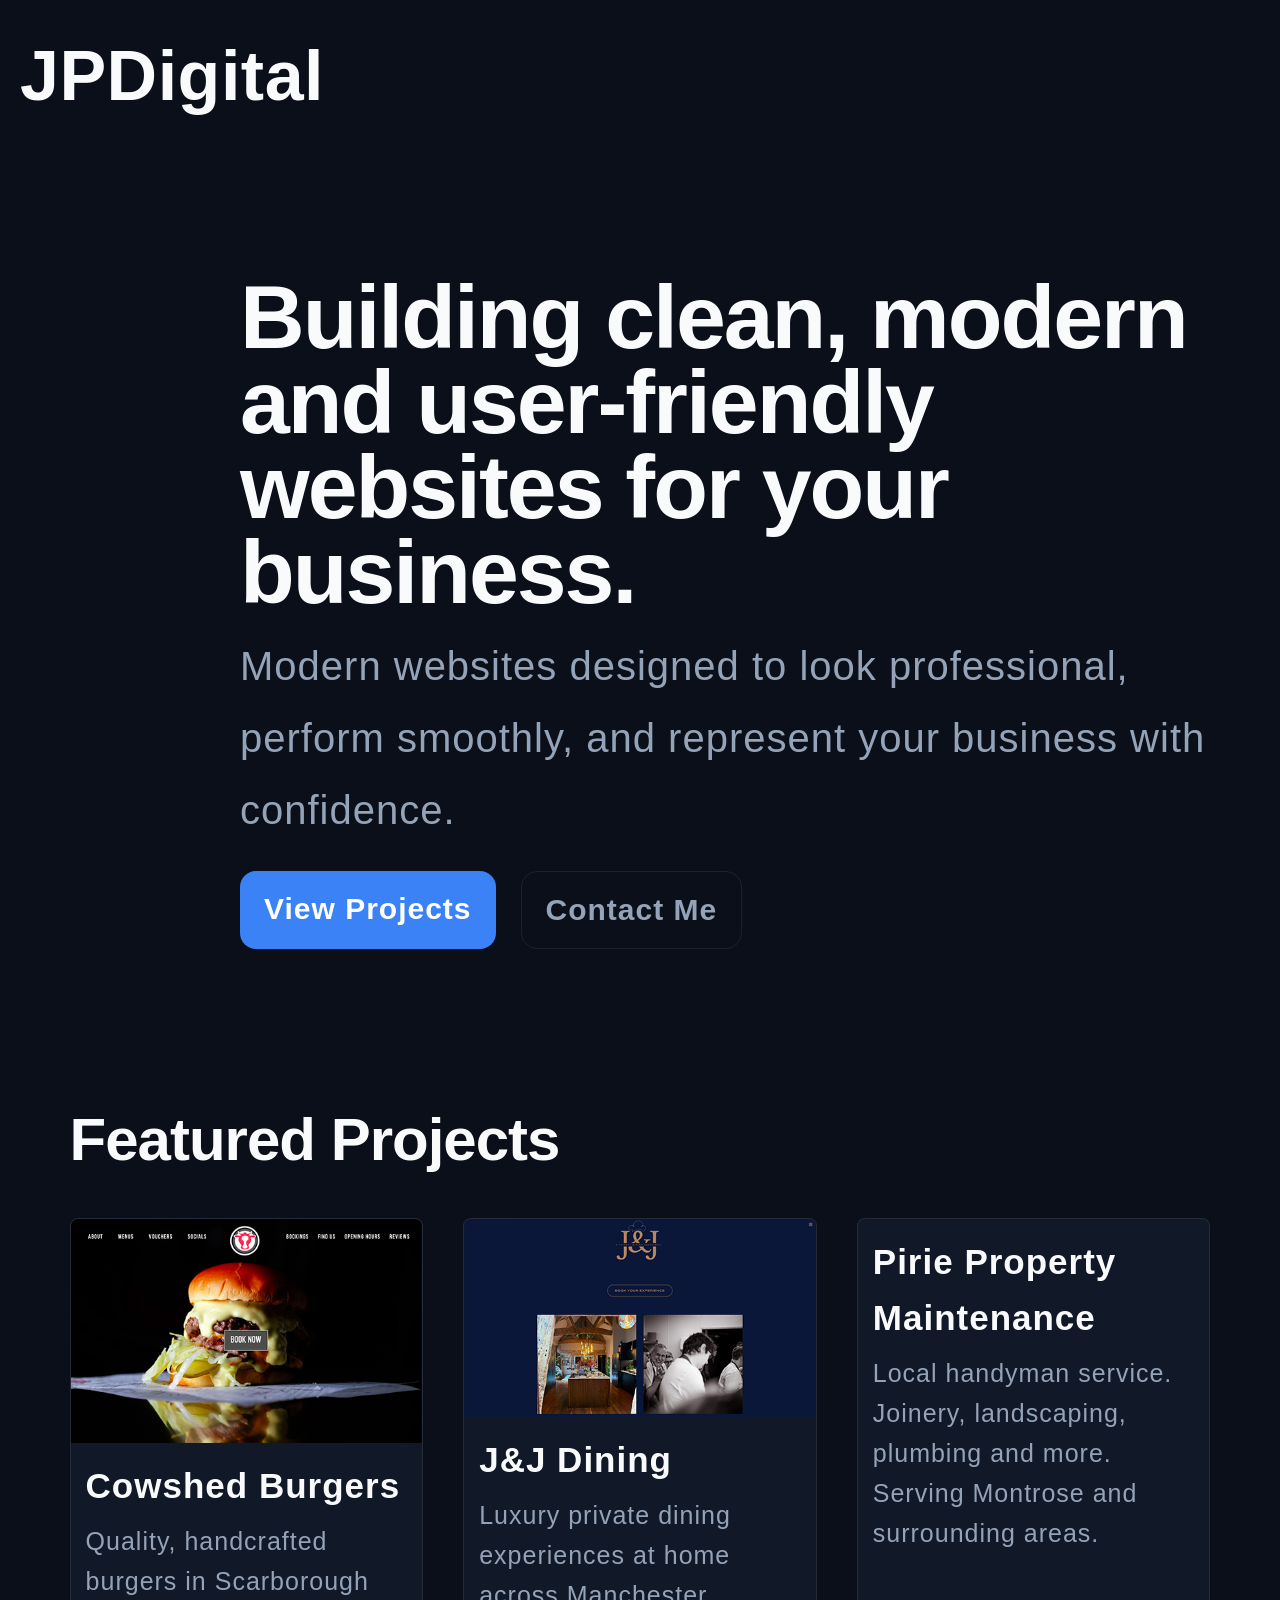
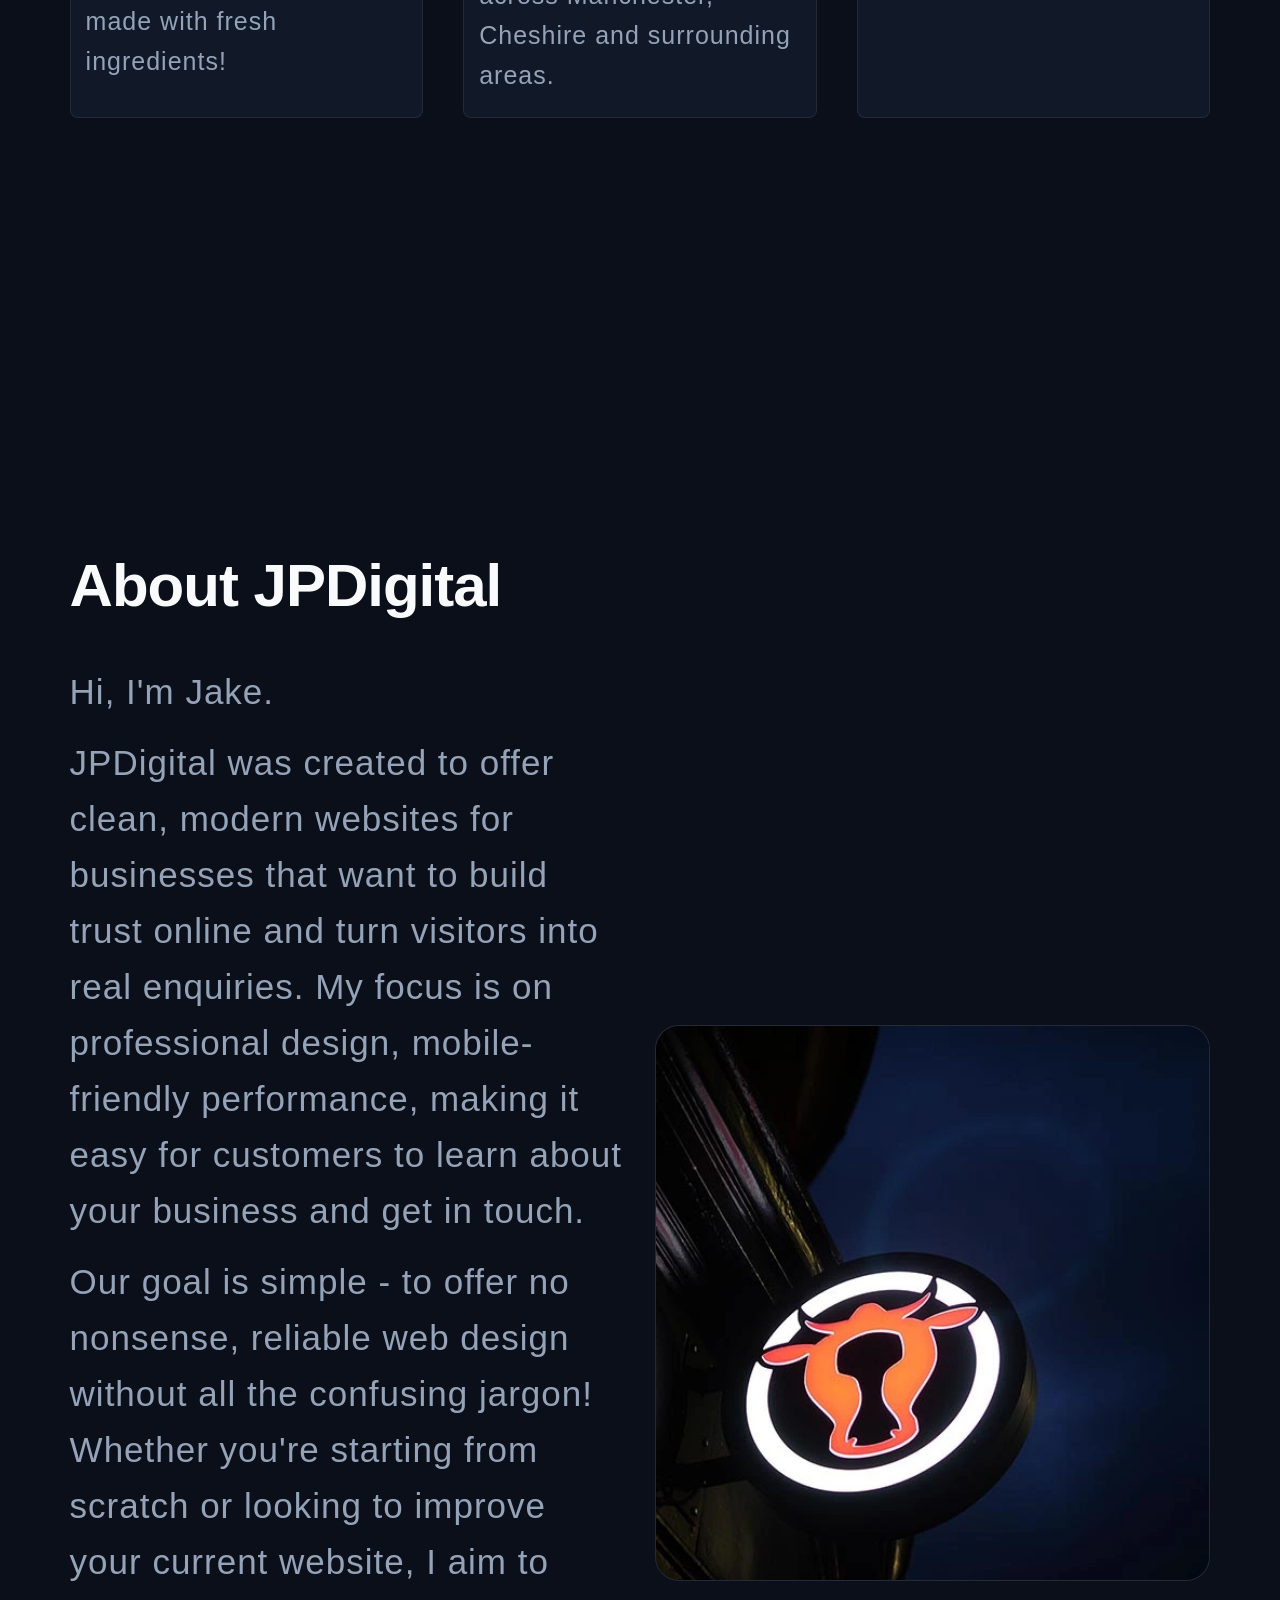
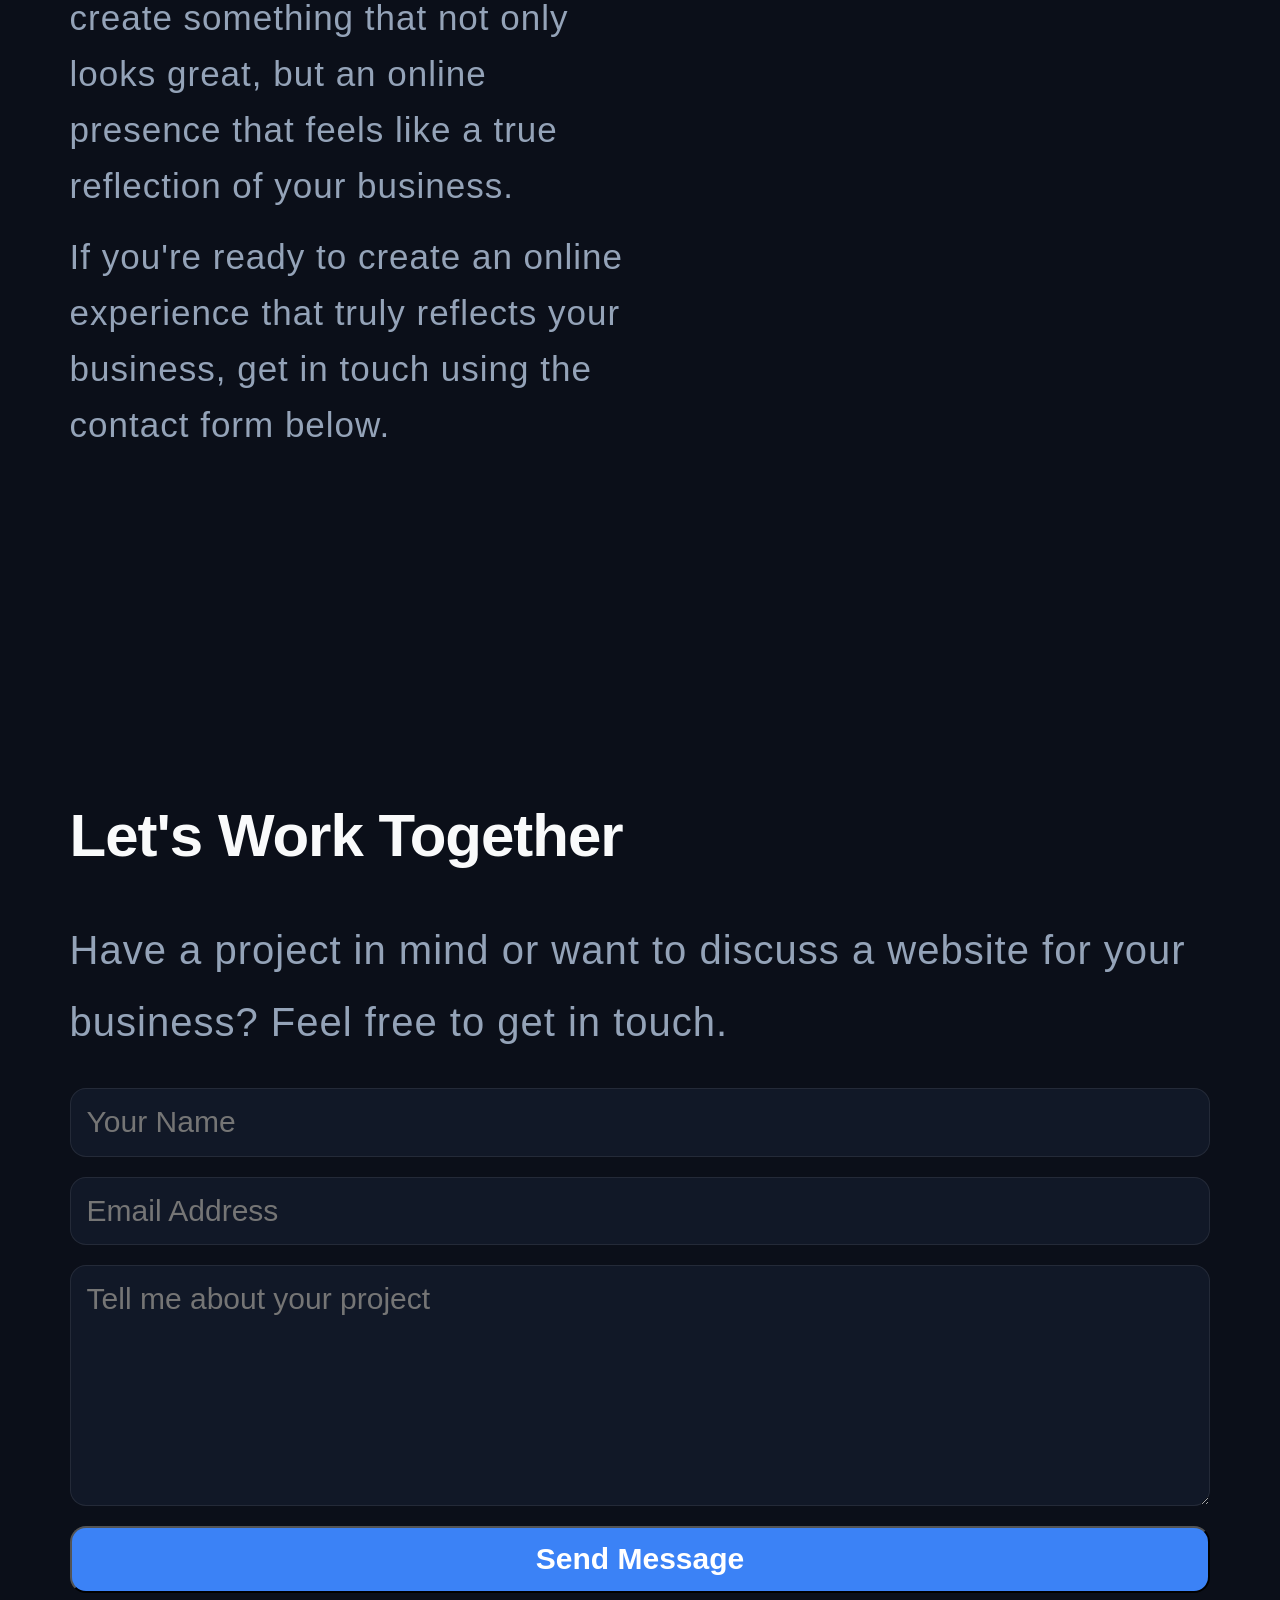
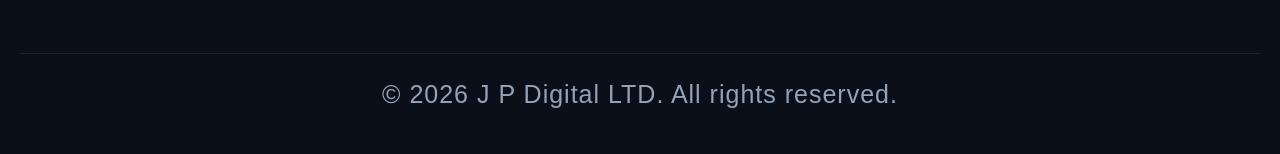
==== index.html @ 31470910 "Deleted JS and updated about me section." ====
<!doctype html>
<html lang="en">
  <head>
    <meta charset="UTF-8" />
    <meta name="viewport" content="width=device-width, initial-scale=1.0" />
    <title>J P Digital</title>
    <link rel="stylesheet" href="CSS/normalise.css" />
    <link rel="stylesheet" href="CSS/styles.css" />
  </head>
  <body>
    <div class="background-layer"></div>
    <header class="site-header">
      <div class="nav-container">
        <!-- Logo / Company Name -->
        <a href="#" class="logo">JPDigital</a>
      </div>
    </header>
    <section class="hero">
      <div class="hero-container">
        <div class="hero-content">
          <h1>
            Building clean, modern and user-friendly websites for your business.
          </h1>

          <p>
            Modern websites designed to look professional, perform smoothly, and
            represent your business with confidence.
          </p>

          <div class="hero-buttons">
            <a href="#projects" class="btn btn-primary"> View Projects </a>

            <a href="#contact" class="btn btn-secondary"> Contact Me </a>
          </div>
        </div>
      </div>
    </section>

    <!-- PROJECTS -->

    <section>
      <div class="container">
        <h2 id="projects" class="section-title">Featured Projects</h2>

        <div class="projects-grid">
          <div class="project-card">
            <div class="project-image">
              <a
                href="https://www.cowshedburgers.com"
                target="_blank"
                rel="noopener noreferrer"
                class="project-image"
              >
                <img src="images/cowshed512.png" alt="" />
              </a>
            </div>

            <div class="project-content">
              <h3>Cowshed Burgers</h3>

              <p>
                Quality, handcrafted burgers in Scarborough made with fresh
                ingredients!
              </p>
            </div>
          </div>

          <div class="project-card">
            <div class="project-image">
              <a
                href="https://www.jjdining.com"
                target="_blank"
                rel="noopener noreferrer"
                class="project-image"
              >
                <img src="images/jj512.png" alt="" />
              </a>
            </div>

            <div class="project-content">
              <h3>J&J Dining</h3>

              <p>
                Luxury private dining experiences at home across Manchester,
                Cheshire and surrounding areas.
              </p>
            </div>
          </div>

          <div class="project-card">
            <div class="project-image"></div>

            <div class="project-content">
              <h3>Pirie Property Maintenance</h3>

              <p>
                Local handyman service. Joinery, landscaping, plumbing and more.
                Serving Montrose and surrounding areas.
              </p>
            </div>
          </div>
        </div>
      </div>
    </section>

    <!-- ABOUT -->

    <section class="about-section">
      <div class="container about">
        <div class="about-text">
          <h2 class="section-title">About JPDigital</h2>

          <p>Hi, I'm Jake.</p>

          <p>
            JPDigital was created to offer clean, modern websites for businesses
            that want to build trust online and turn visitors into real
            enquiries. My focus is on professional design, mobile-friendly
            performance, making it easy for customers to learn about your
            business and get in touch.
          </p>
          <p>
            Our goal is simple - to offer no nonsense, reliable web design
            without all the confusing jargon! Whether you're starting from
            scratch or looking to improve your current website, I aim to create
            something that not only looks great, but an online presence that
            feels like a true reflection of your business.
          </p>
          <p>
            If you're ready to create an online experience that truly reflects
            your business, get in touch using the contact form below.
          </p>
        </div>

        <div class="about-card">
          <img src="images/outside2@512.webp" alt="" />
        </div>
      </div>
    </section>

    <section id="contact" class="contact-section">
      <div class="container contact">
        <h2 class="section-title">Let's Work Together</h2>

        <p class="contact-text">
          Have a project in mind or want to discuss a website for your business?
          Feel free to get in touch.
        </p>

        <form
          class="contact-form"
          action="https://formspree.io/f/xbdwqrro"
          method="POST"
          target="_blank"
        >
          <input
            type="text"
            name="name"
            placeholder="Your Name"
            required
            minlength="2"
            maxlength="50"
          />

          <input
            type="email"
            name="email"
            placeholder="Email Address"
            required
            maxlength="100"
          />

          <textarea
            name="message"
            placeholder="Tell me about your project"
            rows="6"
            required
            minlength="10"
            maxlength="1000"
          ></textarea>

          <button type="submit" class="btn btn-primary contact-btn">
            Send Message
          </button>
        </form>
      </div>
    </section>

    <!-- FOOTER -->

    <footer>
      <div class="container">© 2026 J P Digital LTD. All rights reserved.</div>
    </footer>
  </body>
</html>
---- CSS/normalise.css ----
/*! normalize.css v8.0.1 | MIT License | github.com/necolas/normalize.css */

/* Document
   ========================================================================== */

/**
 * 1. Correct the line height in all browsers.
 * 2. Prevent adjustments of font size after orientation changes in iOS.
 */

html {
  line-height: 1.15; /* 1 */
  -webkit-text-size-adjust: 100%; /* 2 */
}

/* Sections
   ========================================================================== */

/**
 * Remove the margin in all browsers.
 */

body {
  margin: 0;
}

/**
 * Render the `main` element consistently in IE.
 */

main {
  display: block;
}

/**
 * Correct the font size and margin on `h1` elements within `section` and
 * `article` contexts in Chrome, Firefox, and Safari.
 */

h1 {
  font-size: 2em;
  margin: 0.67em 0;
}

/* Grouping content
   ========================================================================== */

/**
 * 1. Add the correct box sizing in Firefox.
 * 2. Show the overflow in Edge and IE.
 */

hr {
  box-sizing: content-box; /* 1 */
  height: 0; /* 1 */
  overflow: visible; /* 2 */
}

/**
 * 1. Correct the inheritance and scaling of font size in all browsers.
 * 2. Correct the odd `em` font sizing in all browsers.
 */

pre {
  font-family: monospace, monospace; /* 1 */
  font-size: 1em; /* 2 */
}

/* Text-level semantics
   ========================================================================== */

/**
 * Remove the gray background on active links in IE 10.
 */

a {
  background-color: transparent;
}

/**
 * 1. Remove the bottom border in Chrome 57-
 * 2. Add the correct text decoration in Chrome, Edge, IE, Opera, and Safari.
 */

abbr[title] {
  border-bottom: none; /* 1 */
  text-decoration: underline; /* 2 */
  text-decoration: underline dotted; /* 2 */
}

/**
 * Add the correct font weight in Chrome, Edge, and Safari.
 */

b,
strong {
  font-weight: bolder;
}

/**
 * 1. Correct the inheritance and scaling of font size in all browsers.
 * 2. Correct the odd `em` font sizing in all browsers.
 */

code,
kbd,
samp {
  font-family: monospace, monospace; /* 1 */
  font-size: 1em; /* 2 */
}

/**
 * Add the correct font size in all browsers.
 */

small {
  font-size: 80%;
}

/**
 * Prevent `sub` and `sup` elements from affecting the line height in
 * all browsers.
 */

sub,
sup {
  font-size: 75%;
  line-height: 0;
  position: relative;
  vertical-align: baseline;
}

sub {
  bottom: -0.25em;
}

sup {
  top: -0.5em;
}

/* Embedded content
   ========================================================================== */

/**
 * Remove the border on images inside links in IE 10.
 */

img {
  border-style: none;
}

/* Forms
   ========================================================================== */

/**
 * 1. Change the font styles in all browsers.
 * 2. Remove the margin in Firefox and Safari.
 */

button,
input,
optgroup,
select,
textarea {
  font-family: inherit; /* 1 */
  font-size: 100%; /* 1 */
  line-height: 1.15; /* 1 */
  margin: 0; /* 2 */
}

/**
 * Show the overflow in IE.
 * 1. Show the overflow in Edge.
 */

button,
input { /* 1 */
  overflow: visible;
}

/**
 * Remove the inheritance of text transform in Edge, Firefox, and IE.
 * 1. Remove the inheritance of text transform in Firefox.
 */

button,
select { /* 1 */
  text-transform: none;
}

/**
 * Correct the inability to style clickable types in iOS and Safari.
 */

button,
[type="button"],
[type="reset"],
[type="submit"] {
  -webkit-appearance: button;
}

/**
 * Remove the inner border and padding in Firefox.
 */

button::-moz-focus-inner,
[type="button"]::-moz-focus-inner,
[type="reset"]::-moz-focus-inner,
[type="submit"]::-moz-focus-inner {
  border-style: none;
  padding: 0;
}

/**
 * Restore the focus styles unset by the previous rule.
 */

button:-moz-focusring,
[type="button"]:-moz-focusring,
[type="reset"]:-moz-focusring,
[type="submit"]:-moz-focusring {
  outline: 1px dotted ButtonText;
}

/**
 * Correct the padding in Firefox.
 */

fieldset {
  padding: 0.35em 0.75em 0.625em;
}

/**
 * 1. Correct the text wrapping in Edge and IE.
 * 2. Correct the color inheritance from `fieldset` elements in IE.
 * 3. Remove the padding so developers are not caught out when they zero out
 *    `fieldset` elements in all browsers.
 */

legend {
  box-sizing: border-box; /* 1 */
  color: inherit; /* 2 */
  display: table; /* 1 */
  max-width: 100%; /* 1 */
  padding: 0; /* 3 */
  white-space: normal; /* 1 */
}

/**
 * Add the correct vertical alignment in Chrome, Firefox, and Opera.
 */

progress {
  vertical-align: baseline;
}

/**
 * Remove the default vertical scrollbar in IE 10+.
 */

textarea {
  overflow: auto;
}

/**
 * 1. Add the correct box sizing in IE 10.
 * 2. Remove the padding in IE 10.
 */

[type="checkbox"],
[type="radio"] {
  box-sizing: border-box; /* 1 */
  padding: 0; /* 2 */
}

/**
 * Correct the cursor style of increment and decrement buttons in Chrome.
 */

[type="number"]::-webkit-inner-spin-button,
[type="number"]::-webkit-outer-spin-button {
  height: auto;
}

/**
 * 1. Correct the odd appearance in Chrome and Safari.
 * 2. Correct the outline style in Safari.
 */

[type="search"] {
  -webkit-appearance: textfield; /* 1 */
  outline-offset: -2px; /* 2 */
}

/**
 * Remove the inner padding in Chrome and Safari on macOS.
 */

[type="search"]::-webkit-search-decoration {
  -webkit-appearance: none;
}

/**
 * 1. Correct the inability to style clickable types in iOS and Safari.
 * 2. Change font properties to `inherit` in Safari.
 */

::-webkit-file-upload-button {
  -webkit-appearance: button; /* 1 */
  font: inherit; /* 2 */
}

/* Interactive
   ========================================================================== */

/*
 * Add the correct display in Edge, IE 10+, and Firefox.
 */

details {
  display: block;
}

/*
 * Add the correct display in all browsers.
 */

summary {
  display: list-item;
}

/* Misc
   ========================================================================== */

/**
 * Add the correct display in IE 10+.
 */

template {
  display: none;
}

/**
 * Add the correct display in IE 10.
 */

[hidden] {
  display: none;
}
---- CSS/styles.css ----
html {
    font-size: 62.5%;
    letter-spacing: 0.1rem;
    font-family: system-ui, -apple-system, BlinkMacSystemFont, 'Segoe UI', Roboto, Oxygen, Ubuntu, Cantarell, 'Open Sans', 'Helvetica Neue', sans-serif;
}

body {
  margin: 20px 20px;
  letter-spacing: 0.1rem;
}

  * {
      margin: 0;
      padding: 0;
      box-sizing: border-box;
    }

    :root {
      --bg: #0b0f19;
      --surface: #111827;
      --surface-light: #1f2937;
      --text: #f9fafb;
      --muted: #94a3b8;
      --accent: #3b82f6;
      --border: rgba(255,255,255,0.08);
    }

    body {
      font-family: 'Inter', sans-serif;
      background: var(--bg);
      color: var(--text);
      line-height: 1.6;
    }

    a {
      text-decoration: none;
      color: inherit;
    }

    img {
      width: 100%;
      display: block;
    }

    .container {
      width: min(1120px, 90%);
      margin: 0 auto;
    }

    
    .logo {
      font-size: 3rem;
      font-weight: 700;
      letter-spacing: 0.5px;
    }

    
  
    /* HERO */

    .hero {
      min-height: 100vh;
      display: flex;
      align-items: center;
      padding: 6rem 0;
    }

    .hero-content {
      max-width: 700px;
    }

    .hero-container {
  width: min(1400px, 92%);
  margin: 0 auto;
}

    .hero h1 {
      font-size: 4.5rem;
      line-height: 1;
      margin-bottom: 1.5rem;
      letter-spacing: -2px;
    }

    .hero p {
      font-size: 2rem;
      color: var(--muted);
      max-width: 600px;
      margin-bottom: 2.5rem;
    }

    .hero-buttons {
      display: flex;
      gap: 2rem;
      font-size: 1.5rem;
      flex-wrap: wrap;
    }

    .btn {
      padding: 1rem 1.6rem;
      border-radius: 12px;
      font-weight: 600;
      transition: 0.3s ease;
    }

    .btn-primary {
      background: var(--accent);
      color: white;
    }

    .btn-primary:hover {
      transform: translateY(-2px);
    }

    .btn-secondary {
      border: 1px solid var(--border);
      color: var(--muted);
    }

    .btn-secondary:hover {
      background: var(--surface-light);
      color: var(--text);
    }

   
    /* SECTION */

    section {
      padding: 6rem 0;
    }

    .section-title {
      font-size: 3rem;
      margin-bottom: 3rem;
      letter-spacing: -1px;
    }

    /* PROJECTS */

    .projects-grid {
      display: grid;
      grid-template-columns: 1fr;
      gap: 4rem;
    }

    .project-card {
      background: var(--surface);
      border: 1px solid var(--border);
      border-radius: 8px;
      overflow: hidden;
      min-height: 300px;
      align-items: center;
      transition: 0.3s ease;
    }

    .project-card:hover {
      transform: translateY(-6px);
      border-color: rgba(255,255,255,0.15);
    }

    .project-image {
      height: auto;
      background:
        linear-gradient(
          135deg,
          #1e293b,
          #111827
        );
    }

    .project-image img {
  transition: transform 0.4s ease;
}

.project-card:hover .project-image img {
  transform: scale(1.03);
}

    .project-content {
      padding: 1.5rem;
    }

    .project-content h3 {
      margin-bottom: 0.7rem;
      font-size: 2rem;
    }

    .project-content p {
      color: var(--muted);
      font-size: 1.75rem;
    }

    /* ABOUT */

    

    .about {
      display: grid;
      grid-template-columns: 1fr;
      gap: 3rem;
      align-items: center;
    }

    .about-text p {
      color: var(--muted);
      margin-bottom: 1.5rem;
      font-size: 2rem;
    }

    .about-card {
      background: var(--surface);
      border: 1px solid var(--border);
      border-radius: 24px;
      min-height: 500px;
    }

    .about-section {
  margin-top: 30rem;
}

    /* CONTACT */

  .contact-section {
    margin-top: 20rem;
  }

    .contact {
  max-width: 700px;
}

.contact-text {
  font-size: 2rem;
  color: var(--muted);
  margin-bottom: 3rem;
  line-height: 1.8;
}

.contact-form {
  display: flex;
  flex-direction: column;
  gap: 2rem;
}

.contact-form input,
.contact-form textarea {
  width: 100%;

  padding: 1.6rem;

  border-radius: 16px;

  border: 1px solid var(--border);

  background: var(--surface);

  color: white;

  font-size: 1.75rem;

  outline: none;

  transition: 0.3s ease;
}

.contact-form input:focus,
.contact-form textarea:focus {
  border-color: var(--accent);
}

.contact-form textarea {
  resize: vertical;
  min-height: 180px;
}

    /* FOOTER */

    footer {
      border-top: 1px solid var(--border);
      padding: 2rem 0;
      text-align: center;
      font-size: 1.25rem;
      color: var(--muted);
    }

    /* RESPONSIVE */

    @media (min-width: 1024px) {

    .logo {
      font-size: 7rem;
    }

    .container {
    width: min(2400px, 92%);
  }

      .hero-container {
    margin-left: 20rem;
  }


  .hero {
    min-height: 100vh;
    padding: 8rem 0;
    justify-content: flex-start;
    
  }

  .hero-content {
    margin-left: 2rem;
    max-width: 1600px;
    text-align: left;
  }

  .hero h1 {
    font-size: clamp(6rem, 7vw, 9rem);
    max-width: 20ch;
    line-height: 0.95;
  }

  .hero p {
    font-size: 4rem;
    max-width: 1600px;
    line-height: 1.8;
  }

  .hero-buttons {
    gap: 2.5rem;
    font-size: 3rem;
    justify-content: flex-start;
  }

  .btn {
    padding: 1.4rem 2.4rem;
    border-radius: 16px;
  }

  .section-title {
      font-size: 6rem;
  }

  .projects-grid {
      display: grid;
      grid-template-columns: repeat(3, 1fr);
      gap: 4rem;
    }

     .project-card {
      min-height: 500px;
      align-items: center;
      transition: 0.3s ease;
    }

     .project-content h3 {
      margin-bottom: 0.7rem;
      font-size: 3.5rem;
    }

    .project-content p {
      color: var(--muted);
      font-size: 2.5rem;
    }

     .about {
      display: grid;
      grid-template-columns: repeat(2, 1fr);
      gap: 3rem;
      
    }

    .about-text p {
      color: var(--muted);
      margin-bottom: 1.5rem;
      font-size: 3.5rem;
      max-width: 50ch;
    }

    .about-card {
      background: var(--surface);
      border: 1px solid var(--border);
      border-radius: 24px;
      height: auto;
      overflow: hidden;
    }    

    
    .contact {
  max-width: 1200px;
}


    .contact-text {
  font-size: 4rem;
}

.contact-form input,
.contact-form textarea {
  font-size: 3rem;
}

.contact-btn {
  font-size: 3rem;
}

 footer {
      font-size: 2.5rem;
    }

  }
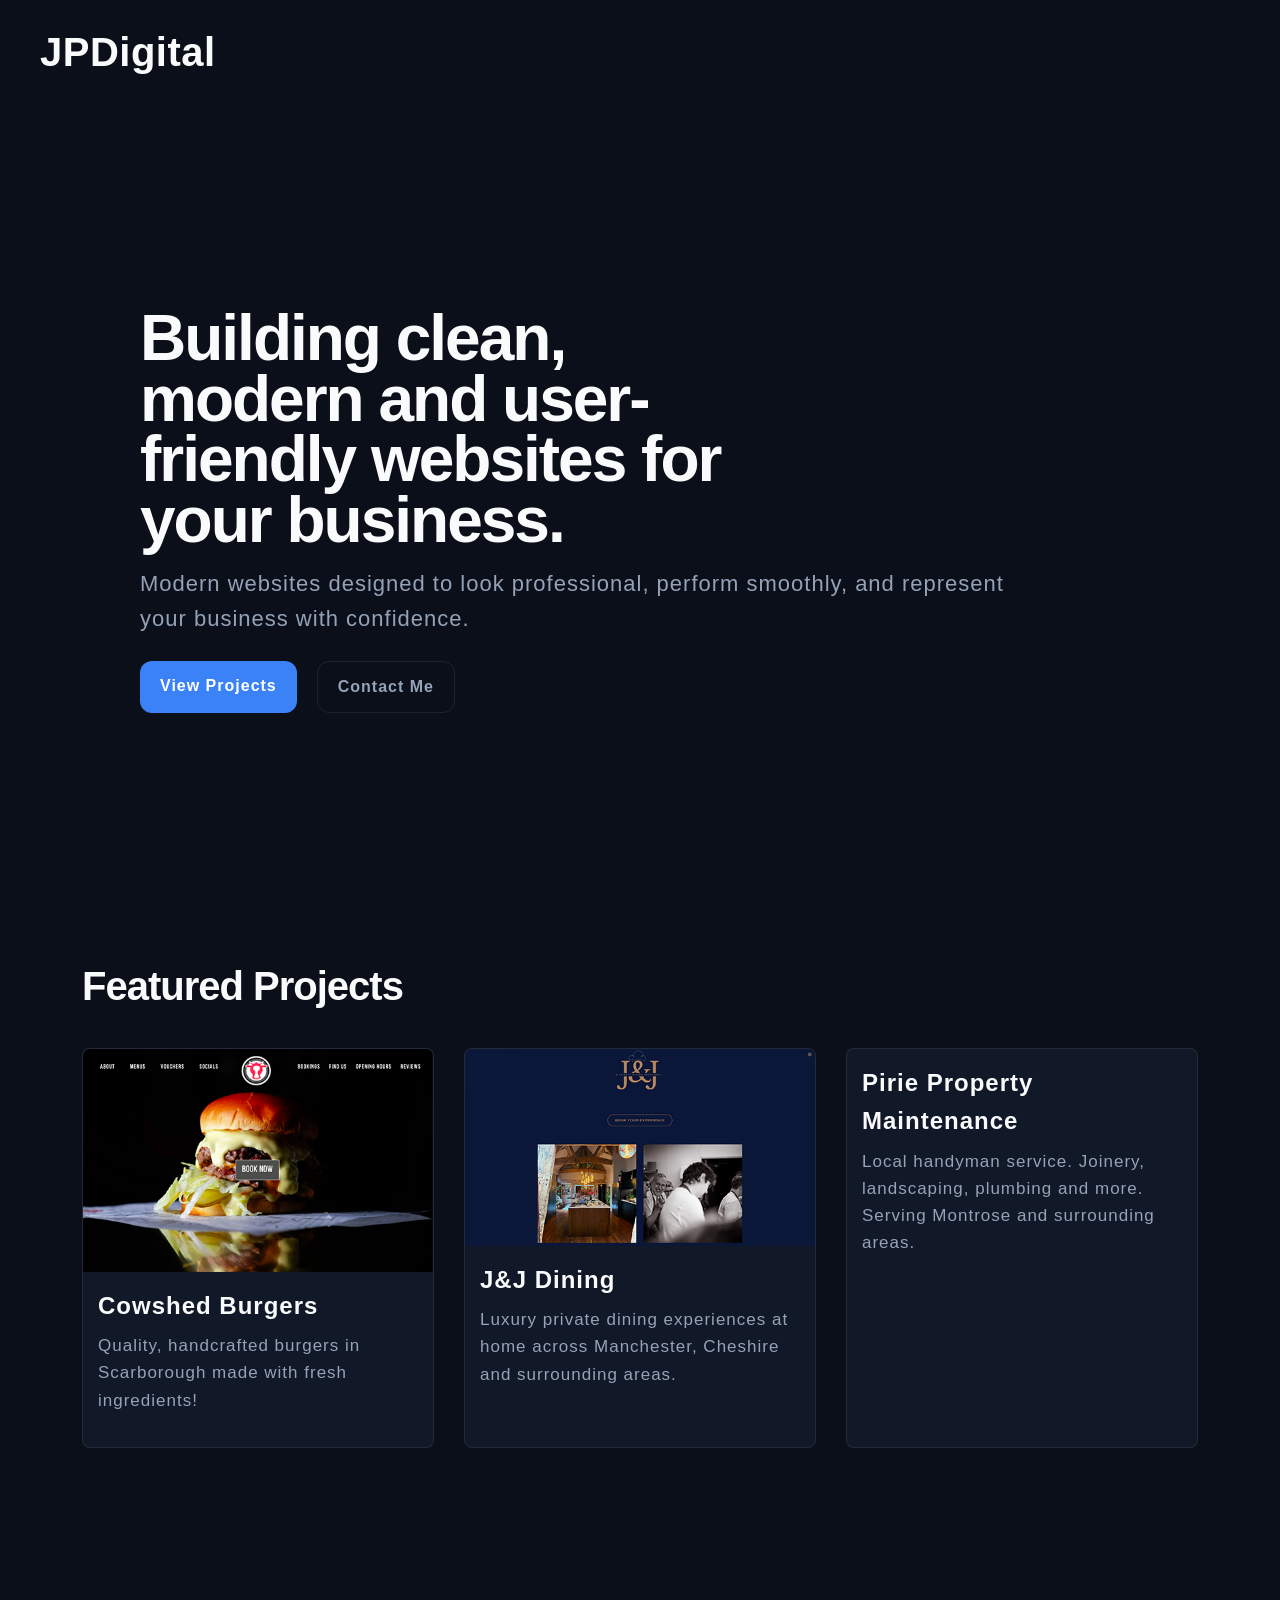
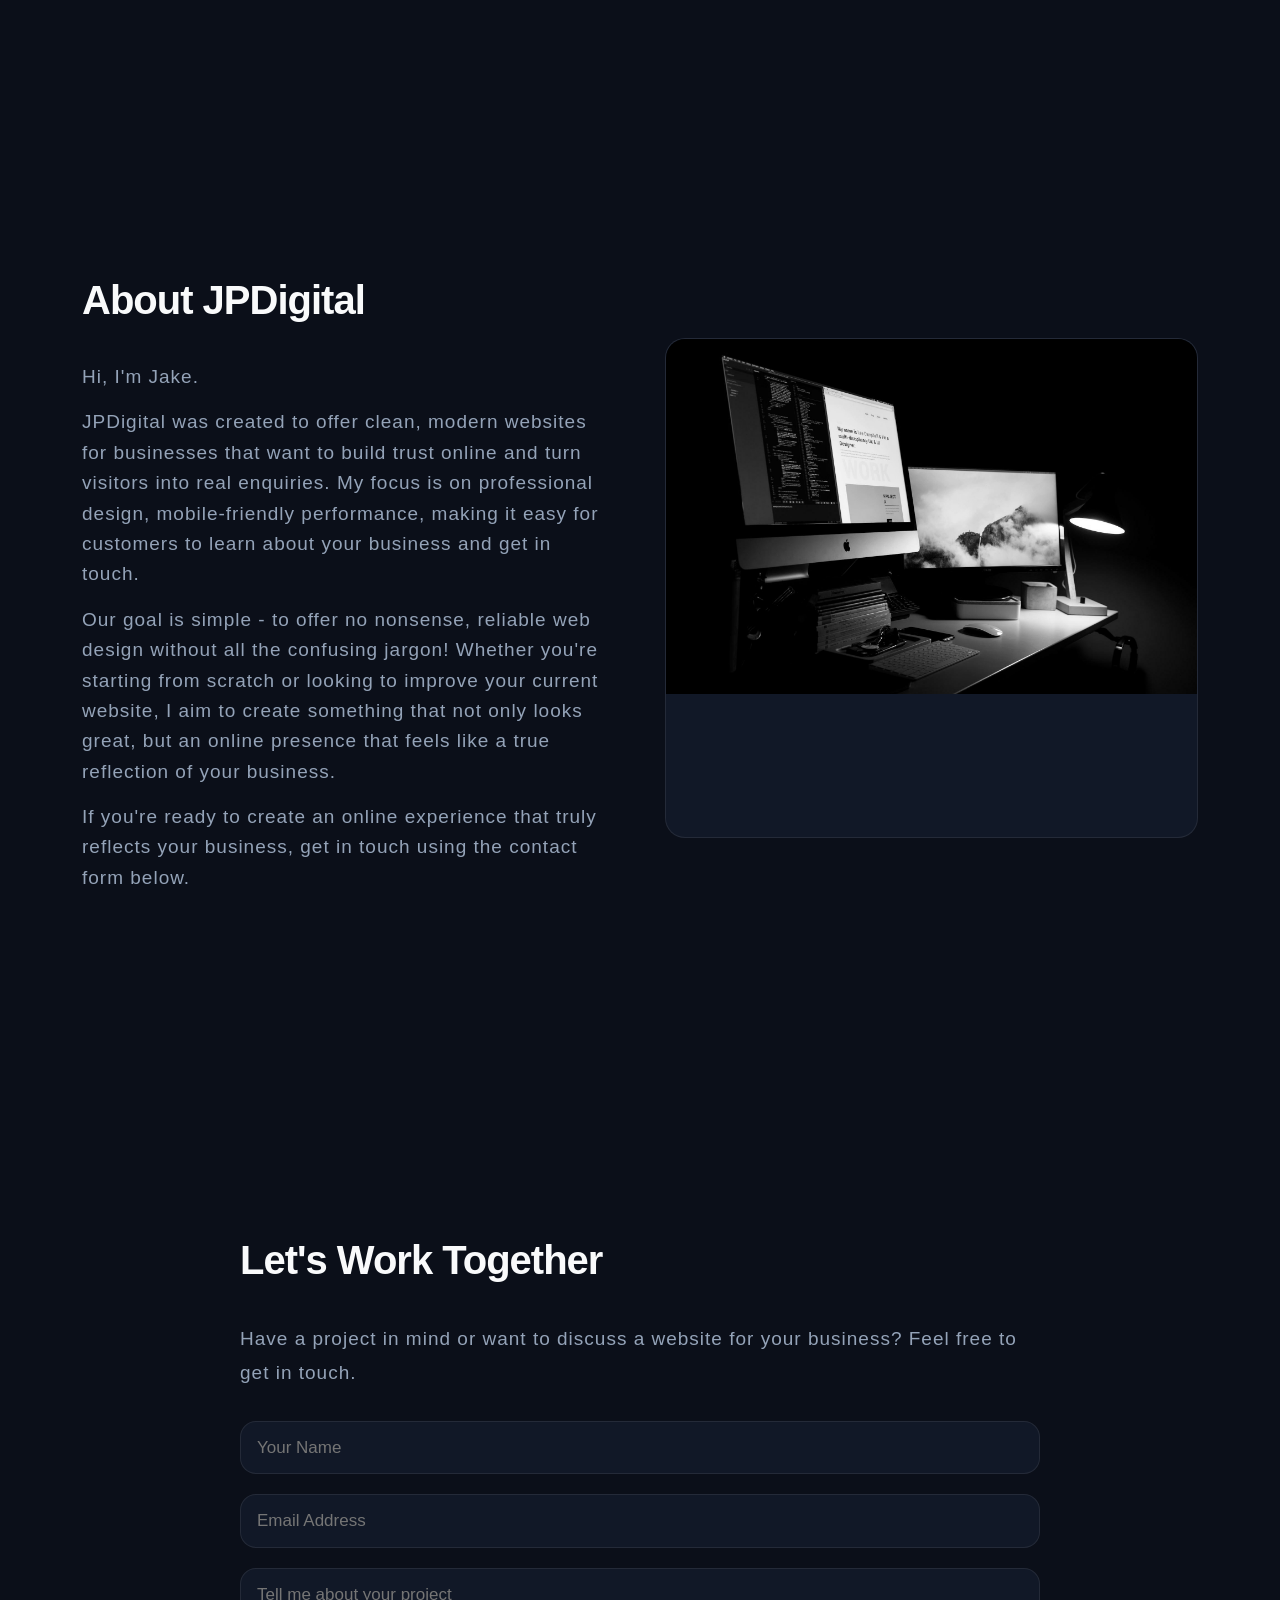
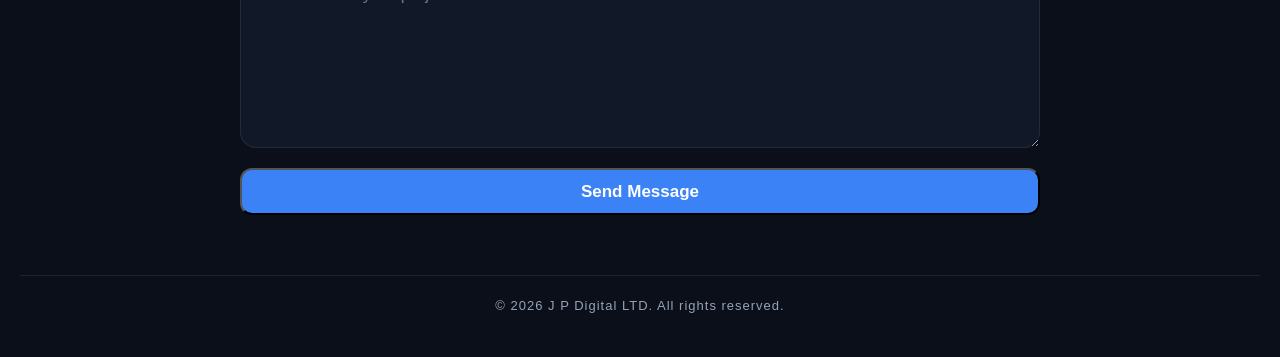
==== commit c1055c24: "Adjusting sizing for laptop" ====
--- a/index.html
+++ b/index.html
@@ -133,7 +133,7 @@
         </div>
 
         <div class="about-card">
-          <img src="images/outside2@512.webp" alt="" />
+          <img src="images/computer.jpg" alt="" />
         </div>
       </div>
     </section>
--- a/CSS/styles.css
+++ b/CSS/styles.css
@@ -283,127 +283,113 @@
 
     /* RESPONSIVE */
 
-    @media (min-width: 1024px) {
-
-    .logo {
-      font-size: 7rem;
-    }
-
-    .container {
-    width: min(2400px, 92%);
-  }
-
-      .hero-container {
-    margin-left: 20rem;
-  }
-
+   @media (min-width: 1024px) {
+
+  .logo {
+    font-size: 4rem;
+    margin: 40px 20px;
+  }
+
+  .container {
+    width: min(1400px, 90%);
+  }
+
+  .hero-container {
+    margin-left: 10rem;
+    width: min(1200px, 90%);
+  }
 
   .hero {
-    min-height: 100vh;
-    padding: 8rem 0;
+    min-height: 90vh;
+    padding: 6rem 0;
     justify-content: flex-start;
-    
   }
 
   .hero-content {
     margin-left: 2rem;
-    max-width: 1600px;
+    max-width: 1100px;
     text-align: left;
   }
 
   .hero h1 {
-    font-size: clamp(6rem, 7vw, 9rem);
-    max-width: 20ch;
+    font-size: clamp(4.5rem, 5vw, 7rem);
+    max-width: 18ch;
     line-height: 0.95;
   }
 
   .hero p {
+    font-size: 2.2rem;
+    max-width: 900px;
+    line-height: 1.6;
+  }
+
+  .hero-buttons {
+    gap: 2rem;
+    font-size: 1.6rem;
+    justify-content: flex-start;
+  }
+
+  .btn {
+    padding: 1.2rem 2rem;
+    border-radius: 12px;
+  }
+
+  .section-title {
     font-size: 4rem;
-    max-width: 1600px;
-    line-height: 1.8;
-  }
-
-  .hero-buttons {
-    gap: 2.5rem;
-    font-size: 3rem;
-    justify-content: flex-start;
-  }
-
-  .btn {
-    padding: 1.4rem 2.4rem;
-    border-radius: 16px;
-  }
-
-  .section-title {
-      font-size: 6rem;
   }
 
   .projects-grid {
-      display: grid;
-      grid-template-columns: repeat(3, 1fr);
-      gap: 4rem;
-    }
-
-     .project-card {
-      min-height: 500px;
-      align-items: center;
-      transition: 0.3s ease;
-    }
-
-     .project-content h3 {
-      margin-bottom: 0.7rem;
-      font-size: 3.5rem;
-    }
-
-    .project-content p {
-      color: var(--muted);
-      font-size: 2.5rem;
-    }
-
-     .about {
-      display: grid;
-      grid-template-columns: repeat(2, 1fr);
-      gap: 3rem;
-      
-    }
-
-    .about-text p {
-      color: var(--muted);
-      margin-bottom: 1.5rem;
-      font-size: 3.5rem;
-      max-width: 50ch;
-    }
-
-    .about-card {
-      background: var(--surface);
-      border: 1px solid var(--border);
-      border-radius: 24px;
-      height: auto;
-      overflow: hidden;
-    }    
-
-    
-    .contact {
-  max-width: 1200px;
-}
-
-
-    .contact-text {
-  font-size: 4rem;
-}
-
-.contact-form input,
-.contact-form textarea {
-  font-size: 3rem;
-}
-
-.contact-btn {
-  font-size: 3rem;
-}
-
- footer {
-      font-size: 2.5rem;
-    }
-
-  }
-     
+    grid-template-columns: repeat(3, 1fr);
+    gap: 3rem;
+  }
+
+  .project-card {
+    min-height: 400px;
+  }
+
+  .project-content h3 {
+    margin-bottom: 0.7rem;
+    font-size: 2.4rem;
+  }
+
+  .project-content p {
+    font-size: 1.7rem;
+  }
+
+  .about {
+    grid-template-columns: repeat(2, 1fr);
+    gap: 5rem;
+  }
+
+  .about-text p {
+    font-size: 1.9rem;
+    max-width: 50ch;
+  }
+
+  .about-card {
+    border-radius: 20px;
+    overflow: hidden;
+  }
+
+  .contact {
+    max-width: 800px;
+  }
+
+  .contact-text {
+    font-size: 1.9rem;
+  }
+
+  .contact-form input,
+  .contact-form textarea {
+    font-size: 1.7rem;
+  }
+
+  .contact-btn {
+    font-size: 1.7rem;
+  }
+
+  footer {
+    font-size: 1.3rem;
+  }
+
+} 
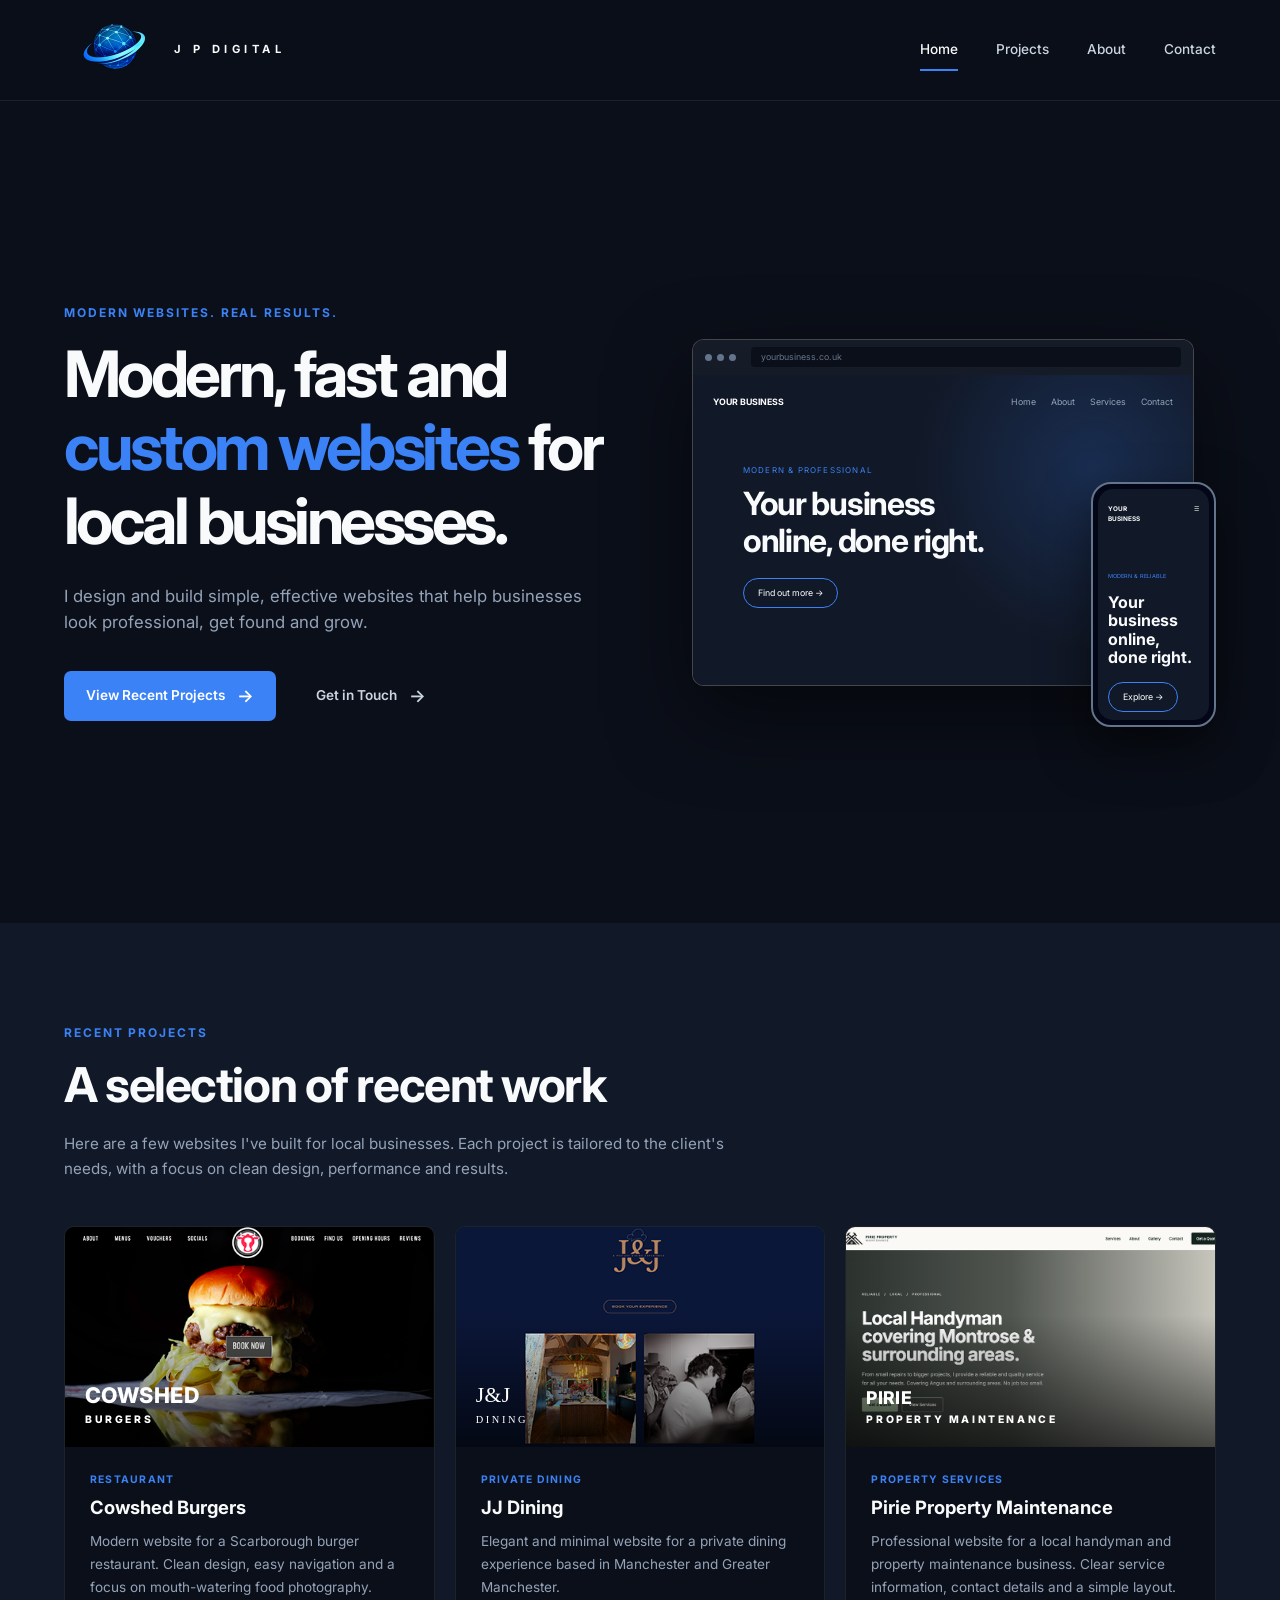
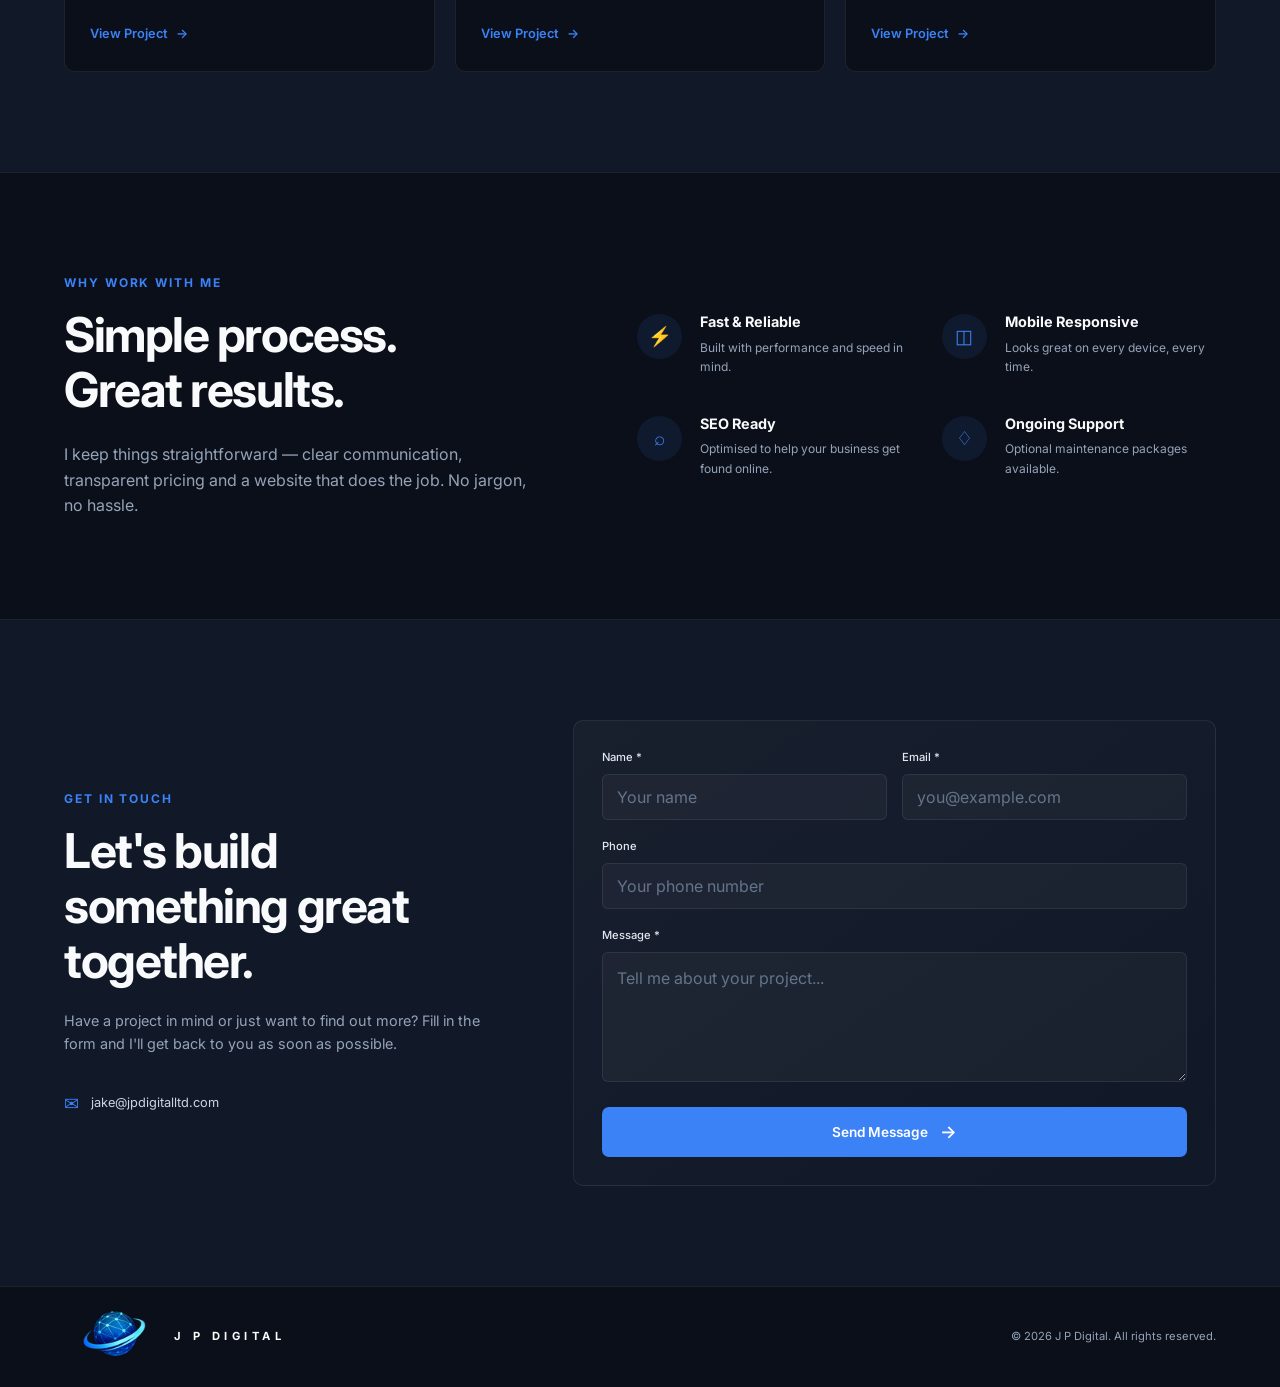
==== commit e2bc3b3e: "Changed all HTML, CSS, added images and made edits to page." ====
--- a/index.html
+++ b/index.html
@@ -3,193 +3,470 @@
   <head>
     <meta charset="UTF-8" />
     <meta name="viewport" content="width=device-width, initial-scale=1.0" />
-    <title>J P Digital</title>
-    <link rel="stylesheet" href="CSS/normalise.css" />
+
+    <meta
+      name="description"
+      content="JP Digital - Modern, fast and professional websites for local businesses."
+    />
+
+    <title>J P Digital | Modern Websites for Local Businesses</title>
+
     <link rel="stylesheet" href="CSS/styles.css" />
+
+    <!-- Google Font -->
+    <link rel="preconnect" href="https://fonts.googleapis.com" />
+    <link rel="preconnect" href="https://fonts.gstatic.com" crossorigin />
+    <link
+      href="https://fonts.googleapis.com/css2?family=Inter:wght@400;500;600;700;800&display=swap"
+      rel="stylesheet"
+    />
   </head>
+
   <body>
-    <div class="background-layer"></div>
-    <header class="site-header">
-      <div class="nav-container">
-        <!-- Logo / Company Name -->
-        <a href="#" class="logo">JPDigital</a>
+    <!-- =========================
+       NAVIGATION
+  ========================== -->
+
+    <header class="header">
+      <div class="container nav">
+        <!-- EDITABLE LOGO -->
+        <a href="#" class="logo">
+          <img src="images/logo-200.png" alt="J P Digital Logo" />
+          <span class="logo-text">J P DIGITAL</span>
+        </a>
+
+        <nav class="desktop-nav">
+          <a href="#home" class="active">Home</a>
+          <a href="#projects">Projects</a>
+          <a href="#about">About</a>
+          <a href="#contact">Contact</a>
+        </nav>
+
+        <!-- Mobile menu button -->
+        <button
+          class="menu-toggle"
+          aria-label="Open navigation menu"
+          aria-expanded="false"
+        >
+          <span></span>
+          <span></span>
+          <span></span>
+        </button>
       </div>
+
+      <!-- Mobile navigation -->
+      <nav class="mobile-nav">
+        <a href="#home">Home</a>
+        <a href="#projects">Projects</a>
+        <a href="#about">About</a>
+        <a href="#contact">Contact</a>
+      </nav>
     </header>
-    <section class="hero">
-      <div class="hero-container">
-        <div class="hero-content">
-          <h1>
-            Building clean, modern and user-friendly websites for your business.
-          </h1>
-
-          <p>
-            Modern websites designed to look professional, perform smoothly, and
-            represent your business with confidence.
-          </p>
-
-          <div class="hero-buttons">
-            <a href="#projects" class="btn btn-primary"> View Projects </a>
-
-            <a href="#contact" class="btn btn-secondary"> Contact Me </a>
+
+    <main>
+      <!-- =========================
+         HERO
+    ========================== -->
+
+      <section class="hero" id="home">
+        <div class="container hero-grid">
+          <div class="hero-content">
+            <p class="eyebrow">MODERN WEBSITES. REAL RESULTS.</p>
+
+            <h1>
+              Modern, fast and
+              <span>custom websites</span>
+              for local businesses.
+            </h1>
+
+            <p class="hero-text">
+              I design and build simple, effective websites that help businesses
+              look professional, get found and grow.
+            </p>
+
+            <div class="hero-buttons">
+              <a href="#projects" class="btn btn-primary">
+                View Recent Projects
+                <span>→</span>
+              </a>
+
+              <a href="#contact" class="btn btn-secondary">
+                Get in Touch
+                <span>→</span>
+              </a>
+            </div>
+          </div>
+
+          <!-- Hero visual -->
+
+          <div class="hero-visual">
+            <div class="browser-window">
+              <div class="browser-bar">
+                <div class="browser-dots">
+                  <span></span>
+                  <span></span>
+                  <span></span>
+                </div>
+
+                <div class="browser-address">yourbusiness.co.uk</div>
+              </div>
+
+              <div class="browser-content">
+                <div class="mock-nav">
+                  <strong>YOUR BUSINESS</strong>
+
+                  <div>
+                    <span>Home</span>
+                    <span>About</span>
+                    <span>Services</span>
+                    <span>Contact</span>
+                  </div>
+                </div>
+
+                <div class="mock-hero">
+                  <p>MODERN &amp; PROFESSIONAL</p>
+
+                  <h3>
+                    Your business<br />
+                    online, done right.
+                  </h3>
+
+                  <button>Find out more →</button>
+                </div>
+              </div>
+            </div>
+
+            <!-- Phone -->
+
+            <div class="phone">
+              <div class="phone-screen">
+                <div class="phone-header">
+                  <strong>YOUR<br />BUSINESS</strong>
+                  <span>☰</span>
+                </div>
+
+                <div class="phone-content">
+                  <small>MODERN &amp; RELIABLE</small>
+
+                  <h4>
+                    Your business<br />
+                    online, done right.
+                  </h4>
+
+                  <button>Explore →</button>
+                </div>
+              </div>
+            </div>
           </div>
         </div>
+      </section>
+
+      <!-- =========================
+         PROJECTS
+    ========================== -->
+
+      <section class="projects section" id="projects">
+        <div class="container">
+          <div class="section-heading">
+            <p class="eyebrow">RECENT PROJECTS</p>
+
+            <h2>A selection of recent work</h2>
+
+            <p>
+              Here are a few websites I've built for local businesses. Each
+              project is tailored to the client's needs, with a focus on clean
+              design, performance and results.
+            </p>
+          </div>
+
+          <div class="project-grid">
+            <!-- PROJECT 1 -->
+
+            <article class="project-card">
+              <div class="project-image">
+                <img
+                  src="images/cowshed512.png"
+                  alt="Cowshed Burgers website project"
+                  loading="lazy"
+                />
+
+                <div class="image-overlay">
+                  COWSHED
+                  <span>BURGERS</span>
+                </div>
+              </div>
+
+              <div class="project-content">
+                <p class="project-category">RESTAURANT</p>
+
+                <h3>Cowshed Burgers</h3>
+
+                <p>
+                  Modern website for a Scarborough burger restaurant. Clean
+                  design, easy navigation and a focus on mouth-watering food
+                  photography.
+                </p>
+
+                <a href="https://www.cowshedburgers.com" class="project-link">
+                  View Project <span>→</span>
+                </a>
+              </div>
+            </article>
+
+            <!-- PROJECT 2 -->
+
+            <article class="project-card">
+              <div class="project-image">
+                <img
+                  src="images/jj512.png"
+                  alt="JJ Dining website project"
+                  loading="lazy"
+                />
+
+                <div class="image-overlay dining">
+                  J&amp;J
+                  <span>DINING</span>
+                </div>
+              </div>
+
+              <div class="project-content">
+                <p class="project-category">PRIVATE DINING</p>
+
+                <h3>JJ Dining</h3>
+
+                <p>
+                  Elegant and minimal website for a private dining experience
+                  based in Manchester and Greater Manchester.
+                </p>
+
+                <a href="https://www.jjdining.com" class="project-link">
+                  View Project <span>→</span>
+                </a>
+              </div>
+            </article>
+
+            <!-- PROJECT 3 -->
+
+            <article class="project-card">
+              <div class="project-image">
+                <img
+                  src="images/ppm1024.png"
+                  alt="Pirie Property Maintenance website project"
+                  loading="lazy"
+                />
+
+                <div class="image-overlay property">
+                  PIRIE
+                  <span>PROPERTY MAINTENANCE</span>
+                </div>
+              </div>
+
+              <div class="project-content">
+                <p class="project-category">PROPERTY SERVICES</p>
+
+                <h3>Pirie Property Maintenance</h3>
+
+                <p>
+                  Professional website for a local handyman and property
+                  maintenance business. Clear service information, contact
+                  details and a simple layout.
+                </p>
+
+                <a href="https://www.pirieproperty.co.uk" class="project-link">
+                  View Project <span>→</span>
+                </a>
+              </div>
+            </article>
+          </div>
+        </div>
+      </section>
+
+      <!-- =========================
+         ABOUT / BENEFITS
+    ========================== -->
+
+      <section class="about section" id="about">
+        <div class="container about-grid">
+          <div class="about-text">
+            <p class="eyebrow">WHY WORK WITH ME</p>
+
+            <h2>
+              Simple process.<br />
+              Great results.
+            </h2>
+
+            <p>
+              I keep things straightforward — clear communication, transparent
+              pricing and a website that does the job. No jargon, no hassle.
+            </p>
+          </div>
+
+          <div class="benefits">
+            <div class="benefit">
+              <div class="benefit-icon">⚡</div>
+
+              <div>
+                <h3>Fast &amp; Reliable</h3>
+                <p>Built with performance and speed in mind.</p>
+              </div>
+            </div>
+
+            <div class="benefit">
+              <div class="benefit-icon">◫</div>
+
+              <div>
+                <h3>Mobile Responsive</h3>
+                <p>Looks great on every device, every time.</p>
+              </div>
+            </div>
+
+            <div class="benefit">
+              <div class="benefit-icon">⌕</div>
+
+              <div>
+                <h3>SEO Ready</h3>
+                <p>Optimised to help your business get found online.</p>
+              </div>
+            </div>
+
+            <div class="benefit">
+              <div class="benefit-icon">♢</div>
+
+              <div>
+                <h3>Ongoing Support</h3>
+                <p>Optional maintenance packages available.</p>
+              </div>
+            </div>
+          </div>
+        </div>
+      </section>
+
+      <!-- =========================
+         CONTACT
+    ========================== -->
+
+      <section class="contact section" id="contact">
+        <div class="container contact-grid">
+          <!-- Contact information -->
+
+          <div class="contact-info">
+            <p class="eyebrow">GET IN TOUCH</p>
+
+            <h2>Let's build something great together.</h2>
+
+            <p>
+              Have a project in mind or just want to find out more? Fill in the
+              form and I'll get back to you as soon as possible.
+            </p>
+
+            <div class="contact-details">
+              <a href="mailto:jake@jpdigitalltd.com">
+                <span class="contact-icon">✉</span>
+                jake@jpdigitalltd.com
+              </a>
+            </div>
+          </div>
+
+          <!-- =========================
+             FORMSPREE FORM
+        ========================== -->
+
+          <div class="contact-form-wrapper">
+            <form
+              id="contact-form"
+              action="https://formspree.io/f/xbdwqrro"
+              method="POST"
+            >
+              <div class="form-row">
+                <div class="form-group">
+                  <label for="name"> Name * </label>
+
+                  <input
+                    type="text"
+                    id="name"
+                    name="name"
+                    placeholder="Your name"
+                    minlength="2"
+                    maxlength="80"
+                    required
+                  />
+                </div>
+
+                <div class="form-group">
+                  <label for="email"> Email * </label>
+
+                  <input
+                    type="email"
+                    id="email"
+                    name="email"
+                    placeholder="you@example.com"
+                    maxlength="120"
+                    required
+                  />
+                </div>
+              </div>
+
+              <div class="form-group">
+                <label for="phone"> Phone </label>
+
+                <input
+                  type="tel"
+                  id="phone"
+                  name="phone"
+                  placeholder="Your phone number"
+                  maxlength="25"
+                />
+              </div>
+
+              <div class="form-group">
+                <label for="message"> Message * </label>
+
+                <textarea
+                  id="message"
+                  name="message"
+                  placeholder="Tell me about your project..."
+                  minlength="10"
+                  maxlength="2000"
+                  required
+                ></textarea>
+              </div>
+
+              <!-- Honeypot spam protection -->
+
+              <input
+                type="text"
+                name="_gotcha"
+                class="honeypot"
+                tabindex="-1"
+                autocomplete="off"
+              />
+
+              <button type="submit" class="btn btn-primary form-submit">
+                Send Message
+                <span>→</span>
+              </button>
+            </form>
+          </div>
+        </div>
+      </section>
+    </main>
+
+    <!-- =========================
+       FOOTER
+  ========================== -->
+
+    <footer class="footer">
+      <div class="container footer-content">
+        <a href="#" class="logo">
+          <img src="images/logo-128.png" alt="" />
+
+          <span class="logo-text"> J P DIGITAL </span>
+        </a>
+
+        <p>© <span id="year"></span> J P Digital. All rights reserved.</p>
       </div>
-    </section>
-
-    <!-- PROJECTS -->
-
-    <section>
-      <div class="container">
-        <h2 id="projects" class="section-title">Featured Projects</h2>
-
-        <div class="projects-grid">
-          <div class="project-card">
-            <div class="project-image">
-              <a
-                href="https://www.cowshedburgers.com"
-                target="_blank"
-                rel="noopener noreferrer"
-                class="project-image"
-              >
-                <img src="images/cowshed512.png" alt="" />
-              </a>
-            </div>
-
-            <div class="project-content">
-              <h3>Cowshed Burgers</h3>
-
-              <p>
-                Quality, handcrafted burgers in Scarborough made with fresh
-                ingredients!
-              </p>
-            </div>
-          </div>
-
-          <div class="project-card">
-            <div class="project-image">
-              <a
-                href="https://www.jjdining.com"
-                target="_blank"
-                rel="noopener noreferrer"
-                class="project-image"
-              >
-                <img src="images/jj512.png" alt="" />
-              </a>
-            </div>
-
-            <div class="project-content">
-              <h3>J&J Dining</h3>
-
-              <p>
-                Luxury private dining experiences at home across Manchester,
-                Cheshire and surrounding areas.
-              </p>
-            </div>
-          </div>
-
-          <div class="project-card">
-            <div class="project-image"></div>
-
-            <div class="project-content">
-              <h3>Pirie Property Maintenance</h3>
-
-              <p>
-                Local handyman service. Joinery, landscaping, plumbing and more.
-                Serving Montrose and surrounding areas.
-              </p>
-            </div>
-          </div>
-        </div>
-      </div>
-    </section>
-
-    <!-- ABOUT -->
-
-    <section class="about-section">
-      <div class="container about">
-        <div class="about-text">
-          <h2 class="section-title">About JPDigital</h2>
-
-          <p>Hi, I'm Jake.</p>
-
-          <p>
-            JPDigital was created to offer clean, modern websites for businesses
-            that want to build trust online and turn visitors into real
-            enquiries. My focus is on professional design, mobile-friendly
-            performance, making it easy for customers to learn about your
-            business and get in touch.
-          </p>
-          <p>
-            Our goal is simple - to offer no nonsense, reliable web design
-            without all the confusing jargon! Whether you're starting from
-            scratch or looking to improve your current website, I aim to create
-            something that not only looks great, but an online presence that
-            feels like a true reflection of your business.
-          </p>
-          <p>
-            If you're ready to create an online experience that truly reflects
-            your business, get in touch using the contact form below.
-          </p>
-        </div>
-
-        <div class="about-card">
-          <img src="images/computer.jpg" alt="" />
-        </div>
-      </div>
-    </section>
-
-    <section id="contact" class="contact-section">
-      <div class="container contact">
-        <h2 class="section-title">Let's Work Together</h2>
-
-        <p class="contact-text">
-          Have a project in mind or want to discuss a website for your business?
-          Feel free to get in touch.
-        </p>
-
-        <form
-          class="contact-form"
-          action="https://formspree.io/f/xbdwqrro"
-          method="POST"
-          target="_blank"
-        >
-          <input
-            type="text"
-            name="name"
-            placeholder="Your Name"
-            required
-            minlength="2"
-            maxlength="50"
-          />
-
-          <input
-            type="email"
-            name="email"
-            placeholder="Email Address"
-            required
-            maxlength="100"
-          />
-
-          <textarea
-            name="message"
-            placeholder="Tell me about your project"
-            rows="6"
-            required
-            minlength="10"
-            maxlength="1000"
-          ></textarea>
-
-          <button type="submit" class="btn btn-primary contact-btn">
-            Send Message
-          </button>
-        </form>
-      </div>
-    </section>
-
-    <!-- FOOTER -->
-
-    <footer>
-      <div class="container">© 2026 J P Digital LTD. All rights reserved.</div>
     </footer>
+
+    <script src="script.js"></script>
   </body>
 </html>
--- a/CSS/styles.css
+++ b/CSS/styles.css
@@ -1,395 +1,1174 @@
+/* =========================================
+   VARIABLES
+========================================= */
+
+:root {
+  --bg: #0b0f19;
+  --surface: #111827;
+  --surface-light: #1f2937;
+
+  --text: #f9fafb;
+  --muted: #94a3b8;
+
+  --accent: #3b82f6;
+
+  --border: rgba(255, 255, 255, 0.08);
+
+  --max-width: 1180px;
+
+  --radius: 10px;
+}
+
+
+/* =========================================
+   RESET
+========================================= */
+
+* {
+  margin: 0;
+  padding: 0;
+  box-sizing: border-box;
+}
+
 html {
-    font-size: 62.5%;
-    letter-spacing: 0.1rem;
-    font-family: system-ui, -apple-system, BlinkMacSystemFont, 'Segoe UI', Roboto, Oxygen, Ubuntu, Cantarell, 'Open Sans', 'Helvetica Neue', sans-serif;
+  scroll-behavior: smooth;
 }
 
 body {
-  margin: 20px 20px;
-  letter-spacing: 0.1rem;
-}
-
-  * {
-      margin: 0;
-      padding: 0;
-      box-sizing: border-box;
-    }
-
-    :root {
-      --bg: #0b0f19;
-      --surface: #111827;
-      --surface-light: #1f2937;
-      --text: #f9fafb;
-      --muted: #94a3b8;
-      --accent: #3b82f6;
-      --border: rgba(255,255,255,0.08);
-    }
-
-    body {
-      font-family: 'Inter', sans-serif;
-      background: var(--bg);
-      color: var(--text);
-      line-height: 1.6;
-    }
-
-    a {
-      text-decoration: none;
-      color: inherit;
-    }
-
-    img {
-      width: 100%;
-      display: block;
-    }
-
-    .container {
-      width: min(1120px, 90%);
-      margin: 0 auto;
-    }
-
-    
-    .logo {
-      font-size: 3rem;
-      font-weight: 700;
-      letter-spacing: 0.5px;
-    }
-
-    
-  
-    /* HERO */
-
-    .hero {
-      min-height: 100vh;
-      display: flex;
-      align-items: center;
-      padding: 6rem 0;
-    }
-
-    .hero-content {
-      max-width: 700px;
-    }
-
-    .hero-container {
-  width: min(1400px, 92%);
-  margin: 0 auto;
-}
-
-    .hero h1 {
-      font-size: 4.5rem;
-      line-height: 1;
-      margin-bottom: 1.5rem;
-      letter-spacing: -2px;
-    }
-
-    .hero p {
-      font-size: 2rem;
-      color: var(--muted);
-      max-width: 600px;
-      margin-bottom: 2.5rem;
-    }
-
-    .hero-buttons {
-      display: flex;
-      gap: 2rem;
-      font-size: 1.5rem;
-      flex-wrap: wrap;
-    }
-
-    .btn {
-      padding: 1rem 1.6rem;
-      border-radius: 12px;
-      font-weight: 600;
-      transition: 0.3s ease;
-    }
-
-    .btn-primary {
-      background: var(--accent);
-      color: white;
-    }
-
-    .btn-primary:hover {
-      transform: translateY(-2px);
-    }
-
-    .btn-secondary {
-      border: 1px solid var(--border);
-      color: var(--muted);
-    }
-
-    .btn-secondary:hover {
-      background: var(--surface-light);
-      color: var(--text);
-    }
-
-   
-    /* SECTION */
-
-    section {
-      padding: 6rem 0;
-    }
-
-    .section-title {
-      font-size: 3rem;
-      margin-bottom: 3rem;
-      letter-spacing: -1px;
-    }
-
-    /* PROJECTS */
-
-    .projects-grid {
-      display: grid;
-      grid-template-columns: 1fr;
-      gap: 4rem;
-    }
-
-    .project-card {
-      background: var(--surface);
-      border: 1px solid var(--border);
-      border-radius: 8px;
-      overflow: hidden;
-      min-height: 300px;
-      align-items: center;
-      transition: 0.3s ease;
-    }
-
-    .project-card:hover {
-      transform: translateY(-6px);
-      border-color: rgba(255,255,255,0.15);
-    }
-
-    .project-image {
-      height: auto;
-      background:
-        linear-gradient(
-          135deg,
-          #1e293b,
-          #111827
-        );
-    }
-
-    .project-image img {
+  font-family: "Inter", sans-serif;
+  background: var(--bg);
+  color: var(--text);
+  line-height: 1.6;
+}
+
+img {
+  display: block;
+  width: 100%;
+}
+
+a {
+  color: inherit;
+  text-decoration: none;
+}
+
+button,
+input,
+textarea {
+  font: inherit;
+}
+
+
+/* =========================================
+   GLOBAL
+========================================= */
+
+.container {
+  width: min(90%, var(--max-width));
+  margin-inline: auto;
+}
+
+.section {
+  padding: 100px 0;
+}
+
+.eyebrow {
+  color: var(--accent);
+  font-size: 0.75rem;
+  font-weight: 700;
+  letter-spacing: 0.16em;
+  margin-bottom: 15px;
+}
+
+h1,
+h2,
+h3,
+h4 {
+  line-height: 1.15;
+}
+
+h2 {
+  font-size: clamp(2rem, 4vw, 3rem);
+  letter-spacing: -0.03em;
+}
+
+
+/* =========================================
+   HEADER
+========================================= */
+
+.header {
+  position: sticky;
+  top: 0;
+  z-index: 1000;
+
+  background: rgba(11, 15, 25, 0.9);
+
+  backdrop-filter: blur(12px);
+
+  border-bottom: 1px solid var(--border);
+}
+
+.nav {
+  min-height: 78px;
+
+  display: flex;
+  align-items: center;
+  justify-content: space-between;
+}
+
+
+/* LOGO */
+
+.logo {
+  display: flex;
+  align-items: center;
+  gap: 10px;
+}
+
+.logo img {
+  width: 100px;
+  height: auto;
+  display: block;
+}
+
+.logo-text {
+  font-size: 0.7rem;
+  font-weight: 700;
+  letter-spacing: 0.4em;
+}
+
+
+/* NAV */
+
+.desktop-nav {
+  display: flex;
+  gap: 38px;
+}
+
+.desktop-nav a {
+  position: relative;
+
+  color: #cbd5e1;
+
+  font-size: 0.85rem;
+  font-weight: 500;
+
+  transition: color 0.2s ease;
+}
+
+.desktop-nav a:hover,
+.desktop-nav a.active {
+  color: var(--text);
+}
+
+.desktop-nav a.active::after {
+  content: "";
+
+  position: absolute;
+
+  left: 0;
+  right: 0;
+  bottom: -10px;
+
+  height: 2px;
+
+  background: var(--accent);
+}
+
+
+/* MOBILE MENU */
+
+.menu-toggle {
+  display: none;
+
+  border: 0;
+  background: transparent;
+
+  cursor: pointer;
+}
+
+.menu-toggle span {
+  display: block;
+
+  width: 25px;
+  height: 2px;
+
+  margin: 5px;
+
+  background: var(--text);
+}
+
+.mobile-nav {
+  display: none;
+}
+
+
+/* =========================================
+   HERO
+========================================= */
+
+.hero {
+  min-height: calc(100vh - 78px);
+
+  display: flex;
+  align-items: center;
+
+  padding: 80px 0;
+}
+
+.hero-grid {
+  display: grid;
+
+  grid-template-columns: 1fr 1fr;
+
+  align-items: center;
+
+  gap: 60px;
+}
+
+
+/* HERO TEXT */
+
+.hero h1 {
+  max-width: 650px;
+
+  font-size: clamp(3rem, 5vw, 4.5rem);
+
+  letter-spacing: -0.055em;
+}
+
+.hero h1 span {
+  color: var(--accent);
+}
+
+.hero-text {
+  max-width: 570px;
+
+  margin-top: 25px;
+
+  color: var(--muted);
+
+  font-size: 1.05rem;
+}
+
+
+/* BUTTONS */
+
+.hero-buttons {
+  display: flex;
+  gap: 18px;
+
+  margin-top: 35px;
+}
+
+.btn {
+  display: inline-flex;
+
+  align-items: center;
+  justify-content: center;
+
+  gap: 12px;
+
+  min-height: 50px;
+
+  padding: 0 22px;
+
+  border-radius: 7px;
+
+  font-size: 0.85rem;
+  font-weight: 600;
+
+  transition:
+    transform 0.2s ease,
+    background 0.2s ease;
+}
+
+.btn:hover {
+  transform: translateY(-2px);
+}
+
+.btn-primary {
+  background: var(--accent);
+  color: white;
+}
+
+.btn-primary:hover {
+  background: #2563eb;
+}
+
+.btn-secondary {
+  color: #cbd5e1;
+}
+
+.btn-secondary:hover {
+  color: white;
+}
+
+.btn span {
+  font-size: 1.1rem;
+}
+
+
+/* =========================================
+   HERO MOCKUP
+========================================= */
+
+.hero-visual {
+  position: relative;
+
+  min-height: 450px;
+
+  display: flex;
+  align-items: center;
+  justify-content: center;
+}
+
+
+/* LAPTOP */
+
+.browser-window {
+  width: 92%;
+
+  overflow: hidden;
+
+  border: 1px solid rgba(255,255,255,0.25);
+
+  border-radius: 12px;
+
+  background: #050810;
+
+  box-shadow:
+    0 30px 80px rgba(0,0,0,0.5);
+}
+
+.browser-bar {
+  height: 35px;
+
+  display: flex;
+  align-items: center;
+
+  gap: 15px;
+
+  padding: 0 12px;
+
+  background: #151b27;
+}
+
+.browser-dots {
+  display: flex;
+  gap: 5px;
+}
+
+.browser-dots span {
+  width: 7px;
+  height: 7px;
+
+  border-radius: 50%;
+
+  background: #64748b;
+}
+
+.browser-address {
+  flex: 1;
+
+  height: 20px;
+
+  display: flex;
+  align-items: center;
+
+  padding-left: 10px;
+
+  border-radius: 4px;
+
+  background: #0b0f19;
+
+  color: #64748b;
+
+  font-size: 0.55rem;
+}
+
+.browser-content {
+  min-height: 310px;
+
+  padding: 20px;
+
+  background:
+    radial-gradient(
+      circle at 80% 30%,
+      rgba(59,130,246,0.2),
+      transparent 40%
+    ),
+    var(--surface);
+}
+
+.mock-nav {
+  display: flex;
+  justify-content: space-between;
+
+  font-size: 0.55rem;
+}
+
+.mock-nav strong {
+  color: white;
+}
+
+.mock-nav div {
+  display: flex;
+  gap: 15px;
+
+  color: #94a3b8;
+}
+
+.mock-hero {
+  padding: 55px 30px;
+}
+
+.mock-hero p {
+  color: var(--accent);
+
+  font-size: 0.5rem;
+
+  letter-spacing: 0.15em;
+}
+
+.mock-hero h3 {
+  margin: 10px 0 18px;
+
+  font-size: 2rem;
+
+  letter-spacing: -0.04em;
+}
+
+.mock-hero button,
+.phone-content button {
+  border: 1px solid var(--accent);
+
+  border-radius: 20px;
+
+  padding: 7px 14px;
+
+  background: transparent;
+
+  color: white;
+
+  font-size: 0.55rem;
+}
+
+
+/* PHONE */
+
+.phone {
+  position: absolute;
+
+  right: 0;
+  bottom: 10px;
+
+  width: 125px;
+  height: 245px;
+
+  padding: 5px;
+
+  border: 2px solid #64748b;
+
+  border-radius: 20px;
+
+  background: #020617;
+
+  box-shadow:
+    0 20px 50px rgba(0,0,0,0.5);
+}
+
+.phone-screen {
+  height: 100%;
+
+  overflow: hidden;
+
+  border-radius: 15px;
+
+  background: var(--surface);
+}
+
+.phone-header {
+  display: flex;
+
+  justify-content: space-between;
+
+  padding: 15px 10px;
+
+  font-size: 0.4rem;
+}
+
+.phone-content {
+  padding: 20px 10px;
+}
+
+.phone-content small {
+  color: var(--accent);
+
+  font-size: 0.35rem;
+}
+
+.phone-content h4 {
+  margin: 8px 0 15px;
+
+  font-size: 1rem;
+}
+
+
+/* =========================================
+   PROJECTS
+========================================= */
+
+.projects {
+  background: var(--surface);
+}
+
+.section-heading {
+  max-width: 700px;
+
+  margin-bottom: 45px;
+}
+
+.section-heading > p:last-child {
+  margin-top: 20px;
+
+  color: var(--muted);
+
+  font-size: 0.95rem;
+}
+
+
+/* PROJECT GRID */
+
+.project-grid {
+  display: grid;
+
+  grid-template-columns: repeat(3, 1fr);
+
+  gap: 20px;
+}
+
+
+/* CARD */
+
+.project-card {
+  overflow: hidden;
+
+  border: 1px solid var(--border);
+
+  border-radius: var(--radius);
+
+  background: var(--bg);
+
+  transition:
+    transform 0.25s ease,
+    border-color 0.25s ease;
+}
+
+.project-card:hover {
+  transform: translateY(-6px);
+
+  border-color: rgba(59,130,246,0.35);
+}
+
+
+/* IMAGE */
+
+.project-image {
+  position: relative;
+
+  height: 220px;
+
+  overflow: hidden;
+}
+
+.project-image img {
+  height: 100%;
+
+  object-fit: cover;
+
   transition: transform 0.4s ease;
 }
 
 .project-card:hover .project-image img {
-  transform: scale(1.03);
-}
-
-    .project-content {
-      padding: 1.5rem;
-    }
-
-    .project-content h3 {
-      margin-bottom: 0.7rem;
-      font-size: 2rem;
-    }
-
-    .project-content p {
-      color: var(--muted);
-      font-size: 1.75rem;
-    }
-
-    /* ABOUT */
-
-    
-
-    .about {
-      display: grid;
-      grid-template-columns: 1fr;
-      gap: 3rem;
-      align-items: center;
-    }
-
-    .about-text p {
-      color: var(--muted);
-      margin-bottom: 1.5rem;
-      font-size: 2rem;
-    }
-
-    .about-card {
-      background: var(--surface);
-      border: 1px solid var(--border);
-      border-radius: 24px;
-      min-height: 500px;
-    }
-
-    .about-section {
-  margin-top: 30rem;
-}
-
-    /* CONTACT */
-
-  .contact-section {
-    margin-top: 20rem;
-  }
-
-    .contact {
-  max-width: 700px;
-}
-
-.contact-text {
-  font-size: 2rem;
+  transform: scale(1.05);
+}
+
+.project-image::after {
+  content: "";
+
+  position: absolute;
+
+  inset: 0;
+
+  background:
+    linear-gradient(
+      to top,
+      rgba(0,0,0,0.65),
+      transparent 60%
+    );
+}
+
+
+/* FAKE CLIENT LOGOS */
+
+.image-overlay {
+  position: absolute;
+
+  z-index: 2;
+
+  left: 20px;
+  bottom: 18px;
+
+  color: white;
+
+  font-size: 1.35rem;
+  font-weight: 800;
+
+  letter-spacing: 0.02em;
+}
+
+.image-overlay span {
+  display: block;
+
+  font-size: 0.65rem;
+
+  letter-spacing: 0.25em;
+}
+
+.image-overlay.dining {
+  font-family: Georgia, serif;
+
+  font-weight: 400;
+}
+
+.image-overlay.property {
+  font-size: 1.1rem;
+}
+
+
+/* PROJECT CONTENT */
+
+.project-content {
+  padding: 25px;
+}
+
+.project-category {
+  color: var(--accent);
+
+  font-size: 0.65rem;
+  font-weight: 700;
+
+  letter-spacing: 0.12em;
+}
+
+.project-content h3 {
+  margin: 8px 0 12px;
+
+  font-size: 1.15rem;
+}
+
+.project-content p:not(.project-category) {
   color: var(--muted);
-  margin-bottom: 3rem;
-  line-height: 1.8;
-}
-
-.contact-form {
-  display: flex;
+
+  font-size: 0.85rem;
+
+  line-height: 1.7;
+}
+
+.project-link {
+  display: inline-flex;
+
+  gap: 8px;
+
+  margin-top: 25px;
+
+  color: var(--accent);
+
+  font-size: 0.8rem;
+  font-weight: 600;
+}
+
+.project-link span {
+  transition: transform 0.2s ease;
+}
+
+.project-link:hover span {
+  transform: translateX(4px);
+}
+
+
+/* =========================================
+   ABOUT
+========================================= */
+
+.about {
+  background: var(--bg);
+
+  border-top: 1px solid var(--border);
+  border-bottom: 1px solid var(--border);
+}
+
+.about-grid {
+  display: grid;
+
+  grid-template-columns: 0.9fr 1.1fr;
+
+  gap: 100px;
+
+  align-items: center;
+}
+
+.about-text p:last-child {
+  max-width: 500px;
+
+  margin-top: 25px;
+
+  color: var(--muted);
+}
+
+
+/* BENEFITS */
+
+.benefits {
+  display: grid;
+
+  grid-template-columns: repeat(2, 1fr);
+
+  gap: 40px 30px;
+}
+
+.benefit {
+  display: flex;
+
+  gap: 18px;
+}
+
+.benefit-icon {
+  flex-shrink: 0;
+
+  width: 45px;
+  height: 45px;
+
+  display: flex;
+  align-items: center;
+  justify-content: center;
+
+  border-radius: 50%;
+
+  background: rgba(59,130,246,0.1);
+
+  color: var(--accent);
+
+  font-size: 1.2rem;
+}
+
+.benefit h3 {
+  font-size: 0.9rem;
+}
+
+.benefit p {
+  margin-top: 7px;
+
+  color: var(--muted);
+
+  font-size: 0.75rem;
+}
+
+
+/* =========================================
+   CONTACT
+========================================= */
+
+.contact {
+  background: var(--surface);
+}
+
+.contact-grid {
+  display: grid;
+
+  grid-template-columns: 0.8fr 1.2fr;
+
+  gap: 80px;
+
+  align-items: center;
+}
+
+.contact-info h2 {
+  max-width: 500px;
+}
+
+.contact-info > p:not(.eyebrow) {
+  max-width: 500px;
+
+  margin-top: 20px;
+
+  color: var(--muted);
+
+  font-size: 0.9rem;
+}
+
+
+/* CONTACT DETAILS */
+
+.contact-details {
+  display: flex;
+
   flex-direction: column;
-  gap: 2rem;
-}
-
-.contact-form input,
-.contact-form textarea {
+
+  gap: 15px;
+
+  margin-top: 35px;
+}
+
+.contact-details a {
+  display: flex;
+
+  align-items: center;
+
+  gap: 12px;
+
+  color: #cbd5e1;
+
+  font-size: 0.8rem;
+}
+
+.contact-details a:hover {
+  color: white;
+}
+
+.contact-icon {
+  color: var(--accent);
+
+  font-size: 1.1rem;
+}
+
+
+/* FORM */
+
+.contact-form-wrapper {
+  padding: 28px;
+
+  border: 1px solid var(--border);
+
+  border-radius: var(--radius);
+
+  background:
+    linear-gradient(
+      145deg,
+      rgba(255,255,255,0.03),
+      rgba(255,255,255,0)
+    );
+}
+
+.form-row {
+  display: grid;
+
+  grid-template-columns: 1fr 1fr;
+
+  gap: 15px;
+}
+
+.form-group {
+  margin-bottom: 18px;
+}
+
+.form-group label {
+  display: block;
+
+  margin-bottom: 7px;
+
+  color: #e2e8f0;
+
+  font-size: 0.7rem;
+  font-weight: 500;
+}
+
+.form-group input,
+.form-group textarea {
   width: 100%;
 
-  padding: 1.6rem;
-
-  border-radius: 16px;
-
   border: 1px solid var(--border);
 
-  background: var(--surface);
+  border-radius: 6px;
+
+  outline: none;
+
+  background: rgba(255,255,255,0.035);
 
   color: white;
 
-  font-size: 1.75rem;
-
-  outline: none;
-
-  transition: 0.3s ease;
-}
-
-.contact-form input:focus,
-.contact-form textarea:focus {
+  transition:
+    border-color 0.2s ease,
+    background 0.2s ease;
+}
+
+.form-group input {
+  height: 46px;
+
+  padding: 0 14px;
+}
+
+.form-group textarea {
+  min-height: 130px;
+
+  padding: 13px 14px;
+
+  resize: vertical;
+}
+
+.form-group input::placeholder,
+.form-group textarea::placeholder {
+  color: #64748b;
+}
+
+.form-group input:focus,
+.form-group textarea:focus {
   border-color: var(--accent);
-}
-
-.contact-form textarea {
-  resize: vertical;
-  min-height: 180px;
-}
-
-    /* FOOTER */
-
-    footer {
-      border-top: 1px solid var(--border);
-      padding: 2rem 0;
-      text-align: center;
-      font-size: 1.25rem;
-      color: var(--muted);
-    }
-
-    /* RESPONSIVE */
-
-   @media (min-width: 1024px) {
-
-  .logo {
-    font-size: 4rem;
-    margin: 40px 20px;
-  }
-
-  .container {
-    width: min(1400px, 90%);
-  }
-
-  .hero-container {
-    margin-left: 10rem;
-    width: min(1200px, 90%);
+
+  background: rgba(59,130,246,0.04);
+}
+
+
+/* FORM VALIDATION */
+
+.form-group input:invalid:not(:placeholder-shown),
+.form-group textarea:invalid:not(:placeholder-shown) {
+  border-color: #ef4444;
+}
+
+.form-group input:valid:not(:placeholder-shown),
+.form-group textarea:valid:not(:placeholder-shown) {
+  border-color: rgba(34,197,94,0.5);
+}
+
+
+/* HONEYPOT */
+
+.honeypot {
+  position: absolute;
+
+  left: -9999px;
+
+  opacity: 0;
+}
+
+
+/* SUBMIT */
+
+.form-submit {
+  width: 100%;
+
+  border: 0;
+
+  cursor: pointer;
+}
+
+
+/* =========================================
+   FOOTER
+========================================= */
+
+.footer {
+  border-top: 1px solid var(--border);
+
+  background: var(--bg);
+}
+
+.footer-content {
+  min-height: 100px;
+
+  display: flex;
+
+  align-items: center;
+  justify-content: space-between;
+}
+
+.footer p {
+  color: var(--muted);
+
+  font-size: 0.7rem;
+}
+
+
+/* =========================================
+   RESPONSIVE
+========================================= */
+
+@media (max-width: 900px) {
+
+  .hero-grid {
+    grid-template-columns: 1fr;
   }
 
   .hero {
-    min-height: 90vh;
-    padding: 6rem 0;
-    justify-content: flex-start;
-  }
-
-  .hero-content {
-    margin-left: 2rem;
-    max-width: 1100px;
-    text-align: left;
+    padding: 70px 0;
+  }
+
+  .hero-visual {
+    max-width: 650px;
+
+    width: 100%;
+
+    margin: 0 auto;
+  }
+
+  .project-grid {
+    grid-template-columns: 1fr 1fr;
+  }
+
+  .project-card:last-child {
+    grid-column: 1 / -1;
+
+    max-width: calc(50% - 10px);
+
+    margin-inline: auto;
+  }
+
+  .about-grid {
+    grid-template-columns: 1fr;
+
+    gap: 60px;
+  }
+
+  .contact-grid {
+    grid-template-columns: 1fr;
+
+    gap: 50px;
+  }
+
+}
+
+
+@media (max-width: 650px) {
+
+  .section {
+    padding: 75px 0;
+  }
+
+
+  /* NAV */
+
+  .desktop-nav {
+    display: none;
+  }
+
+  .menu-toggle {
+    display: block;
+  }
+
+  .mobile-nav {
+    display: none;
+
+    flex-direction: column;
+
+    padding: 10px 5% 25px;
+
+    border-top: 1px solid var(--border);
+  }
+
+  .mobile-nav.open {
+    display: flex;
+  }
+
+  .mobile-nav a {
+    padding: 12px 0;
+
+    color: #cbd5e1;
+
+    font-size: 0.9rem;
+  }
+
+
+  /* HERO */
+
+  .hero {
+    min-height: auto;
+
+    padding: 70px 0;
   }
 
   .hero h1 {
-    font-size: clamp(4.5rem, 5vw, 7rem);
-    max-width: 18ch;
-    line-height: 0.95;
-  }
-
-  .hero p {
-    font-size: 2.2rem;
-    max-width: 900px;
-    line-height: 1.6;
+    font-size: clamp(2.7rem, 12vw, 4rem);
+  }
+
+  .hero-text {
+    font-size: 0.95rem;
   }
 
   .hero-buttons {
-    gap: 2rem;
-    font-size: 1.6rem;
-    justify-content: flex-start;
+    flex-direction: column;
+
+    align-items: stretch;
   }
 
   .btn {
-    padding: 1.2rem 2rem;
-    border-radius: 12px;
-  }
-
-  .section-title {
-    font-size: 4rem;
-  }
-
-  .projects-grid {
-    grid-template-columns: repeat(3, 1fr);
-    gap: 3rem;
-  }
-
-  .project-card {
-    min-height: 400px;
-  }
-
-  .project-content h3 {
-    margin-bottom: 0.7rem;
-    font-size: 2.4rem;
-  }
-
-  .project-content p {
-    font-size: 1.7rem;
-  }
-
-  .about {
-    grid-template-columns: repeat(2, 1fr);
-    gap: 5rem;
-  }
-
-  .about-text p {
-    font-size: 1.9rem;
-    max-width: 50ch;
-  }
-
-  .about-card {
-    border-radius: 20px;
-    overflow: hidden;
-  }
-
-  .contact {
-    max-width: 800px;
-  }
-
-  .contact-text {
-    font-size: 1.9rem;
-  }
-
-  .contact-form input,
-  .contact-form textarea {
-    font-size: 1.7rem;
-  }
-
-  .contact-btn {
-    font-size: 1.7rem;
-  }
-
-  footer {
+    width: 100%;
+  }
+
+  .hero-visual {
+    min-height: 300px;
+  }
+
+  .browser-content {
+    min-height: 220px;
+  }
+
+  .mock-hero {
+    padding: 30px 15px;
+  }
+
+  .mock-hero h3 {
     font-size: 1.3rem;
   }
 
-} 
+  .phone {
+    width: 95px;
+    height: 190px;
+  }
+
+
+  /* PROJECTS */
+
+  .project-grid {
+    grid-template-columns: 1fr;
+  }
+
+  .project-card:last-child {
+    grid-column: auto;
+
+    max-width: none;
+  }
+
+  .project-image {
+    height: 210px;
+  }
+
+
+  /* BENEFITS */
+
+  .benefits {
+    grid-template-columns: 1fr;
+  }
+
+
+  /* CONTACT */
+
+  .form-row {
+    grid-template-columns: 1fr;
+  }
+
+
+  /* FOOTER */
+
+  .footer-content {
+    flex-direction: column;
+
+    justify-content: center;
+
+    gap: 15px;
+
+    padding: 30px 0;
+  }
+
+}
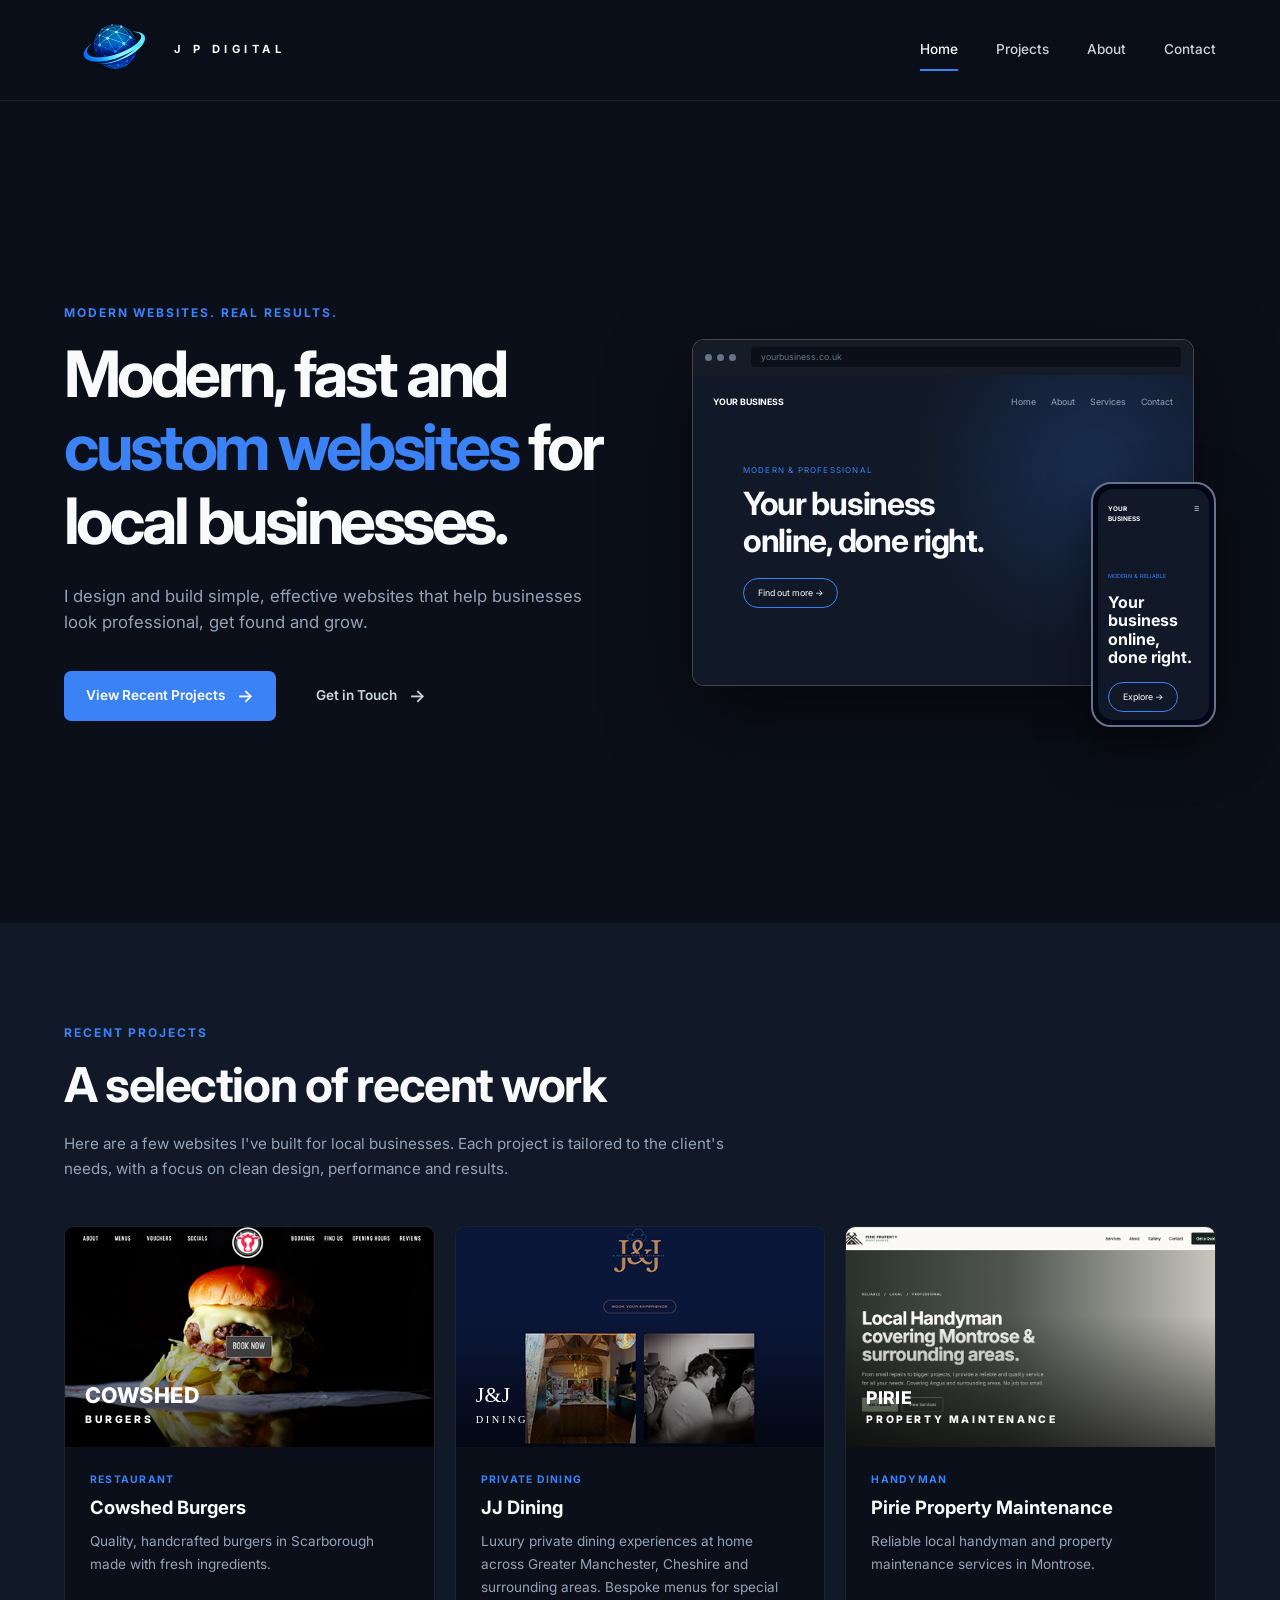
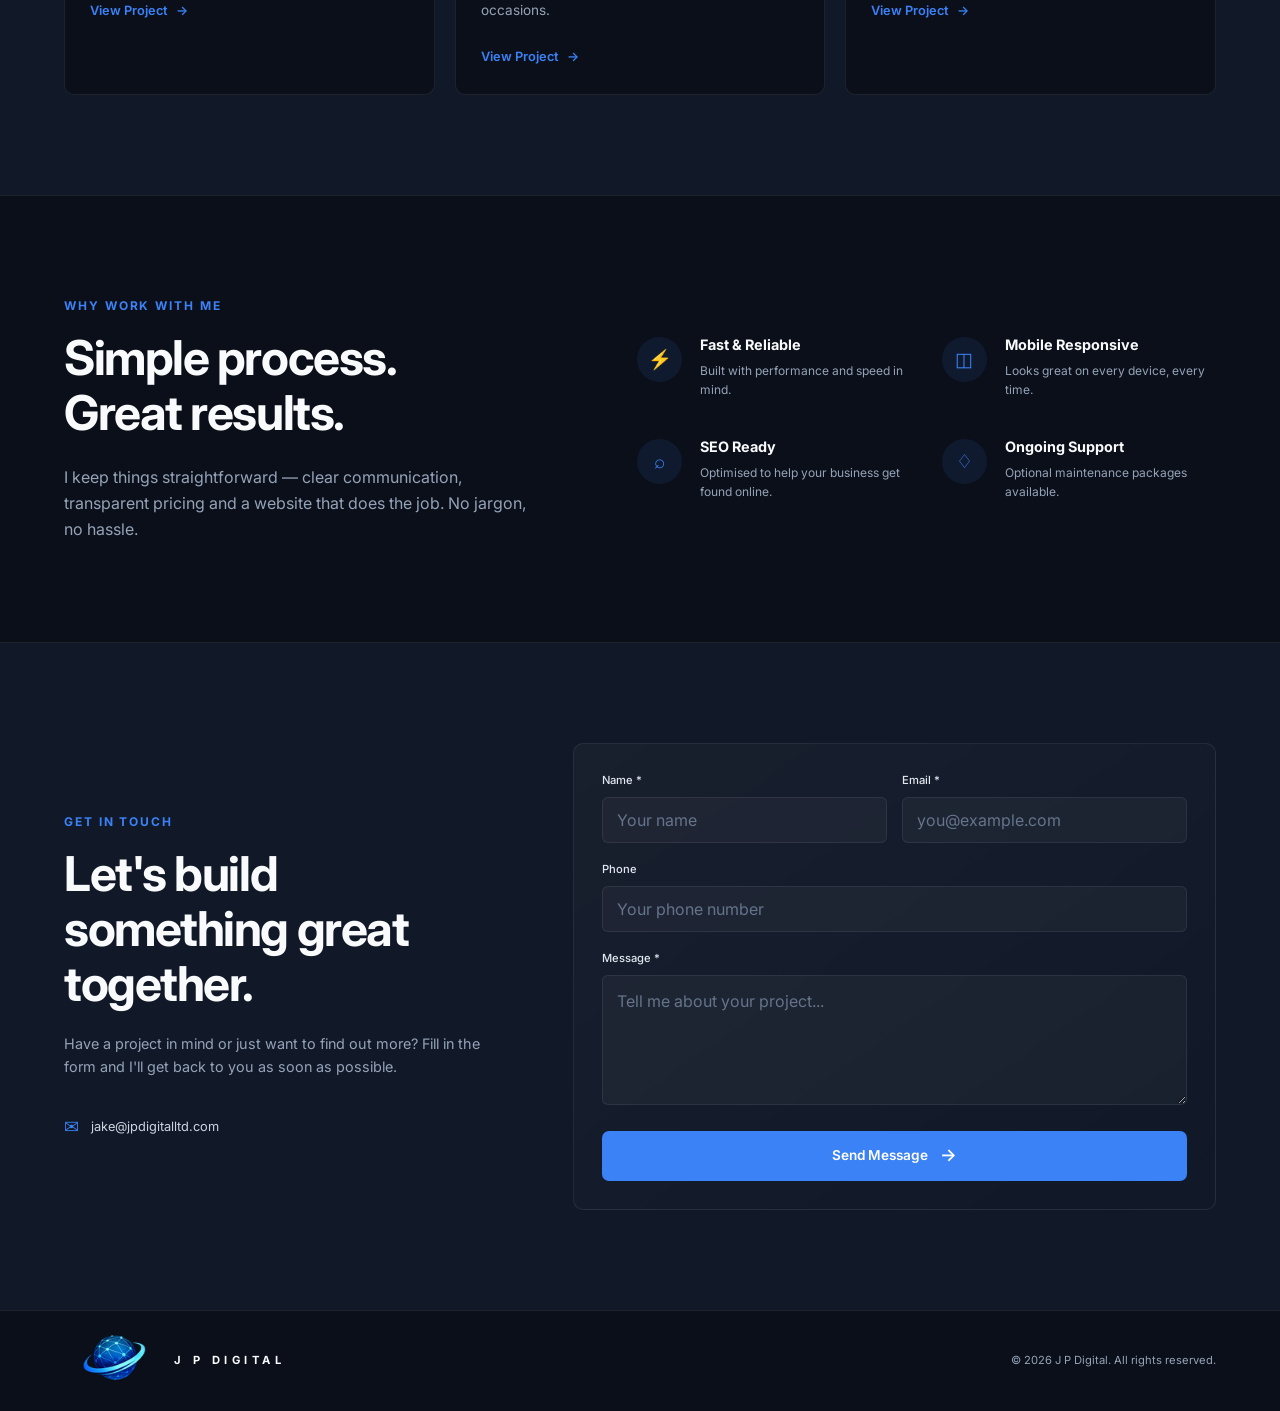
==== commit 99b0cf1f: "Updated project cards." ====
--- a/index.html
+++ b/index.html
@@ -202,9 +202,8 @@
                 <h3>Cowshed Burgers</h3>
 
                 <p>
-                  Modern website for a Scarborough burger restaurant. Clean
-                  design, easy navigation and a focus on mouth-watering food
-                  photography.
+                  Quality, handcrafted burgers in Scarborough made with fresh
+                  ingredients.
                 </p>
 
                 <a href="https://www.cowshedburgers.com" class="project-link">
@@ -235,8 +234,9 @@
                 <h3>JJ Dining</h3>
 
                 <p>
-                  Elegant and minimal website for a private dining experience
-                  based in Manchester and Greater Manchester.
+                  Luxury private dining experiences at home across Greater
+                  Manchester, Cheshire and surrounding areas. Bespoke menus for
+                  special occasions.
                 </p>
 
                 <a href="https://www.jjdining.com" class="project-link">
@@ -262,14 +262,13 @@
               </div>
 
               <div class="project-content">
-                <p class="project-category">PROPERTY SERVICES</p>
+                <p class="project-category">HANDYMAN</p>
 
                 <h3>Pirie Property Maintenance</h3>
 
                 <p>
-                  Professional website for a local handyman and property
-                  maintenance business. Clear service information, contact
-                  details and a simple layout.
+                  Reliable local handyman and property maintenance services in
+                  Montrose.
                 </p>
 
                 <a href="https://www.pirieproperty.co.uk" class="project-link">
